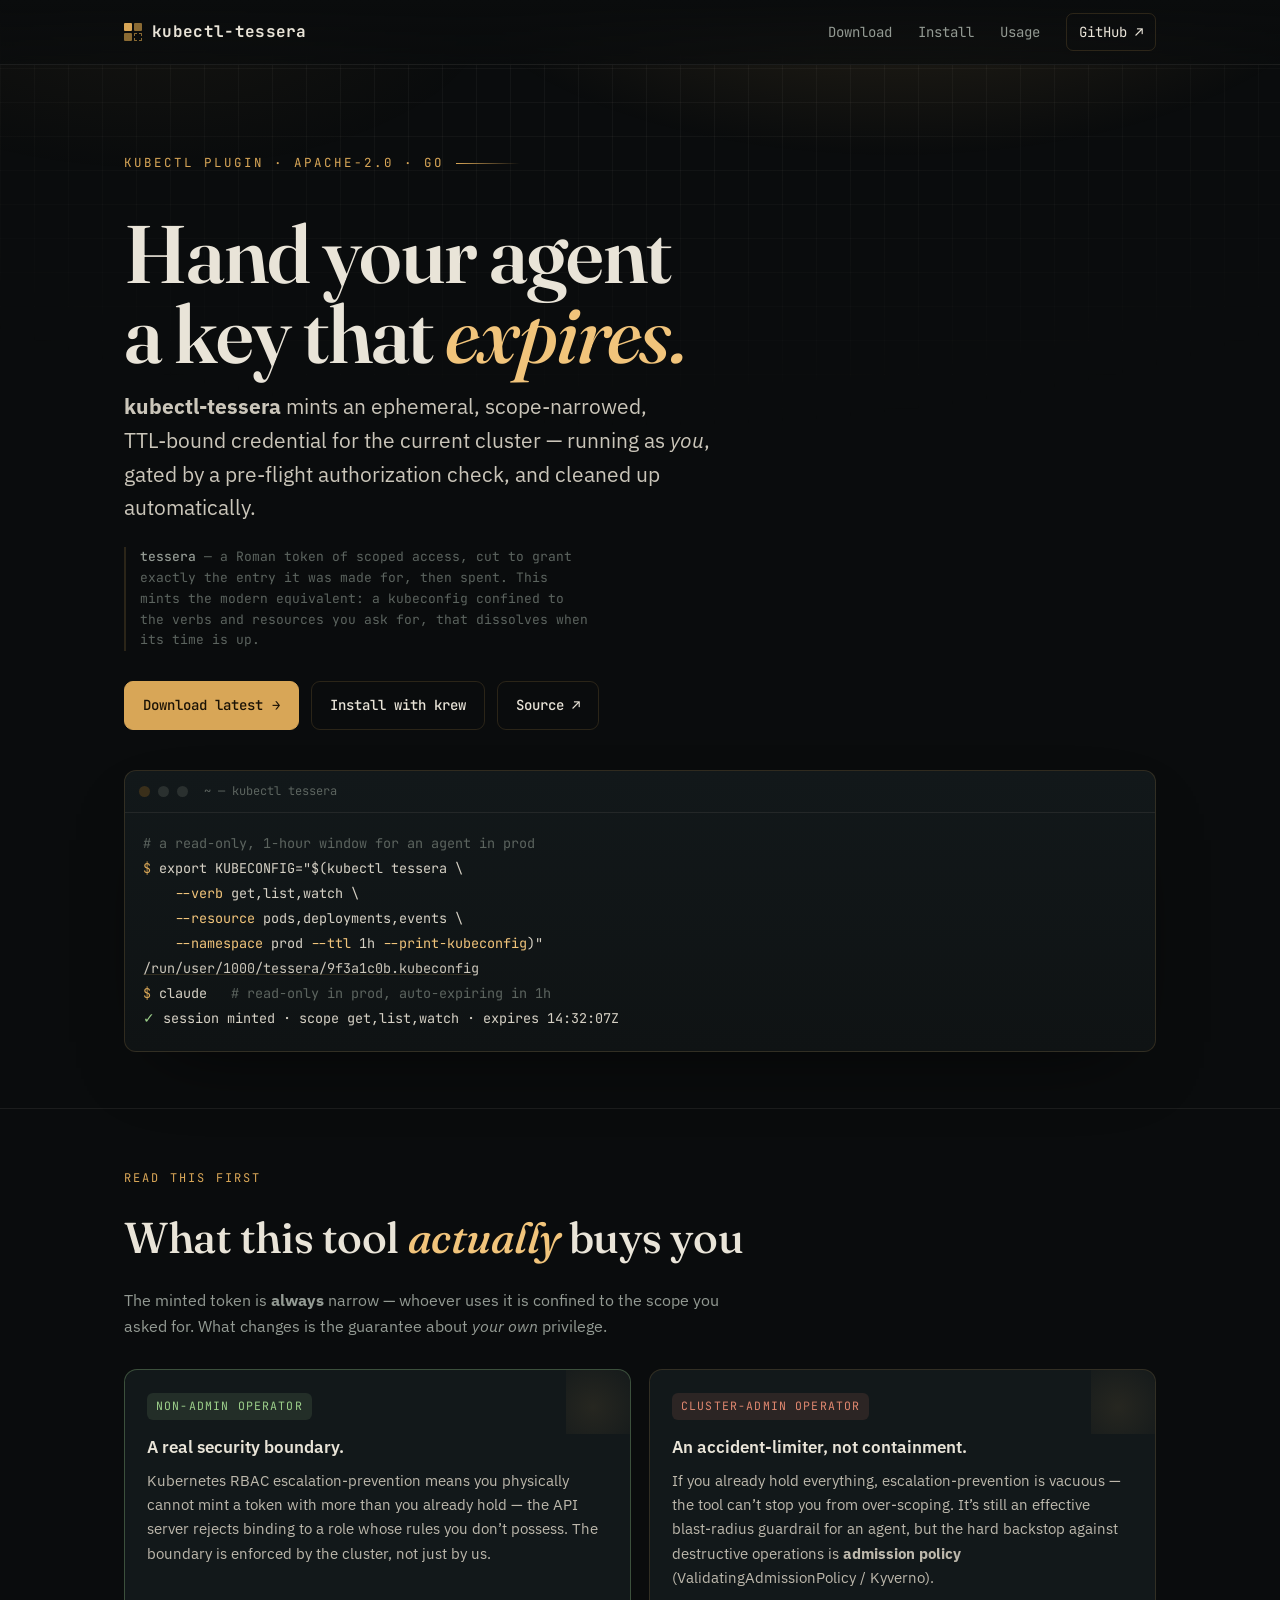
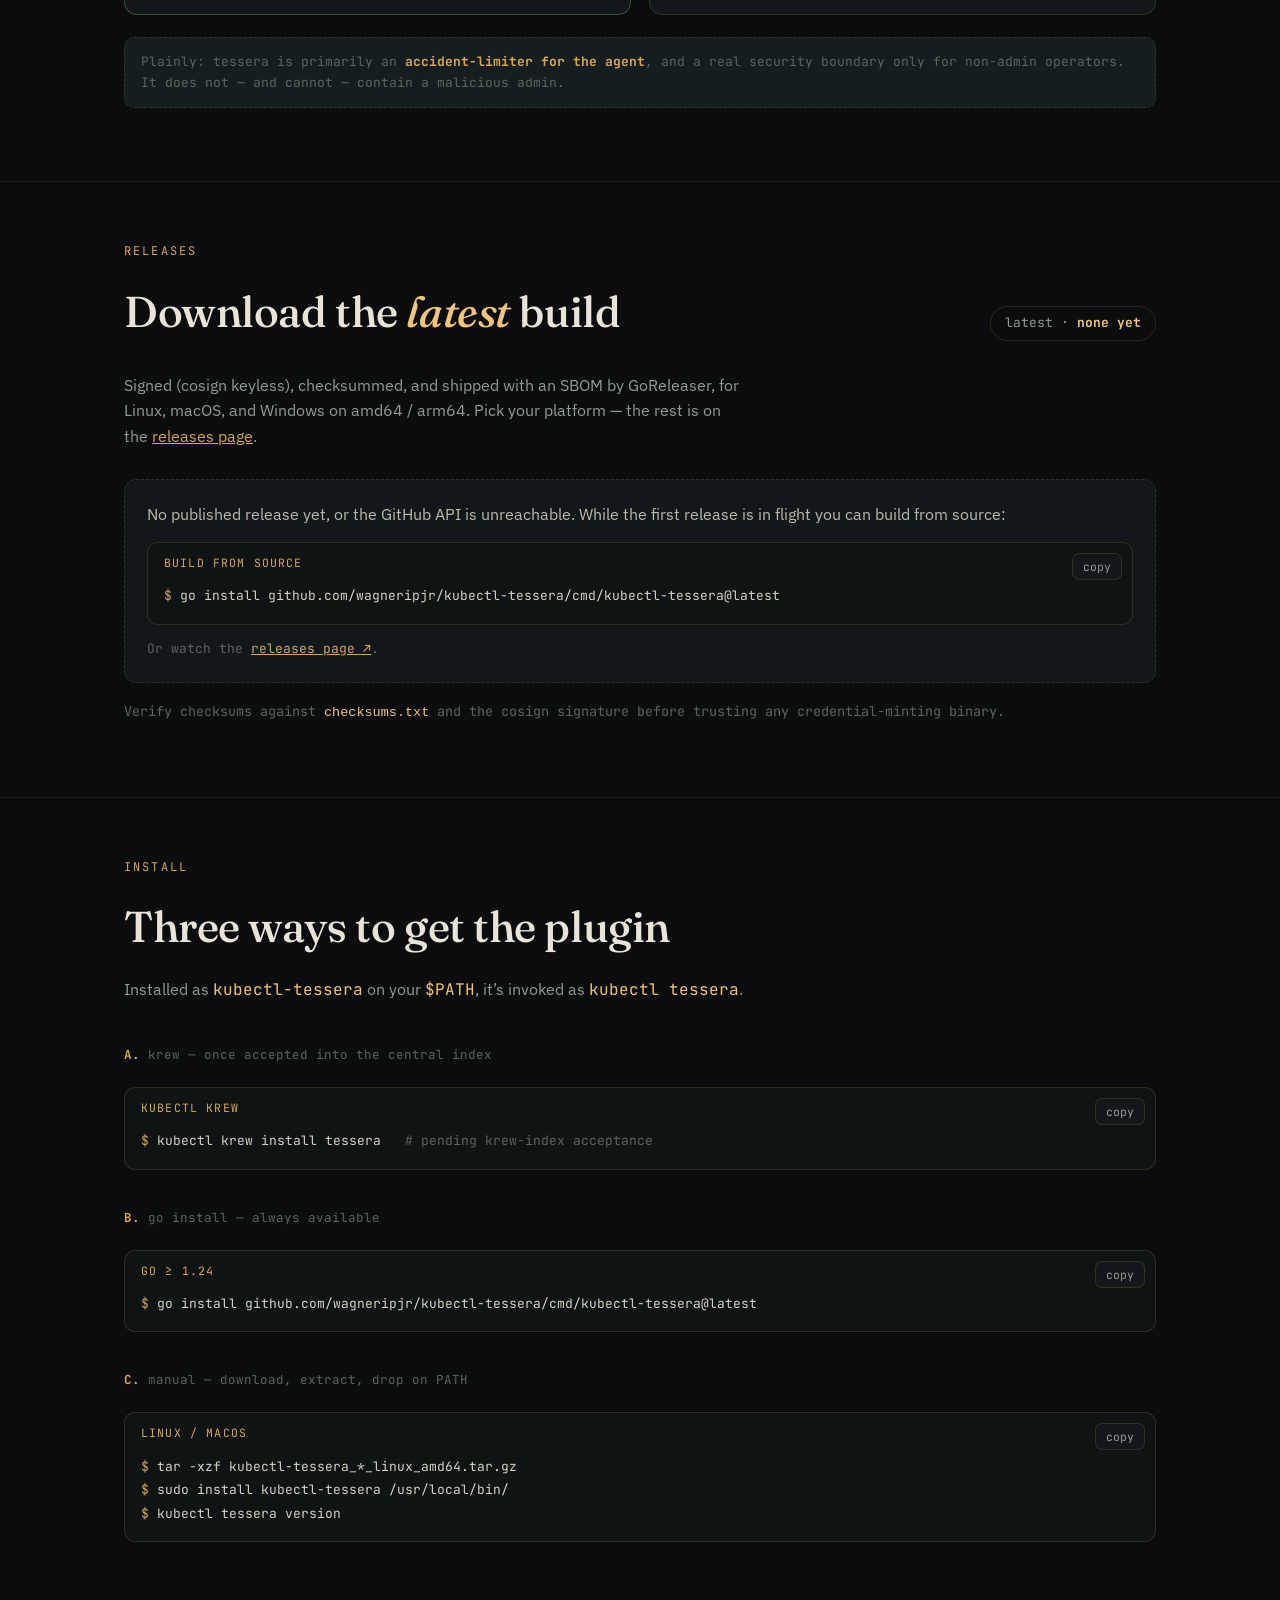
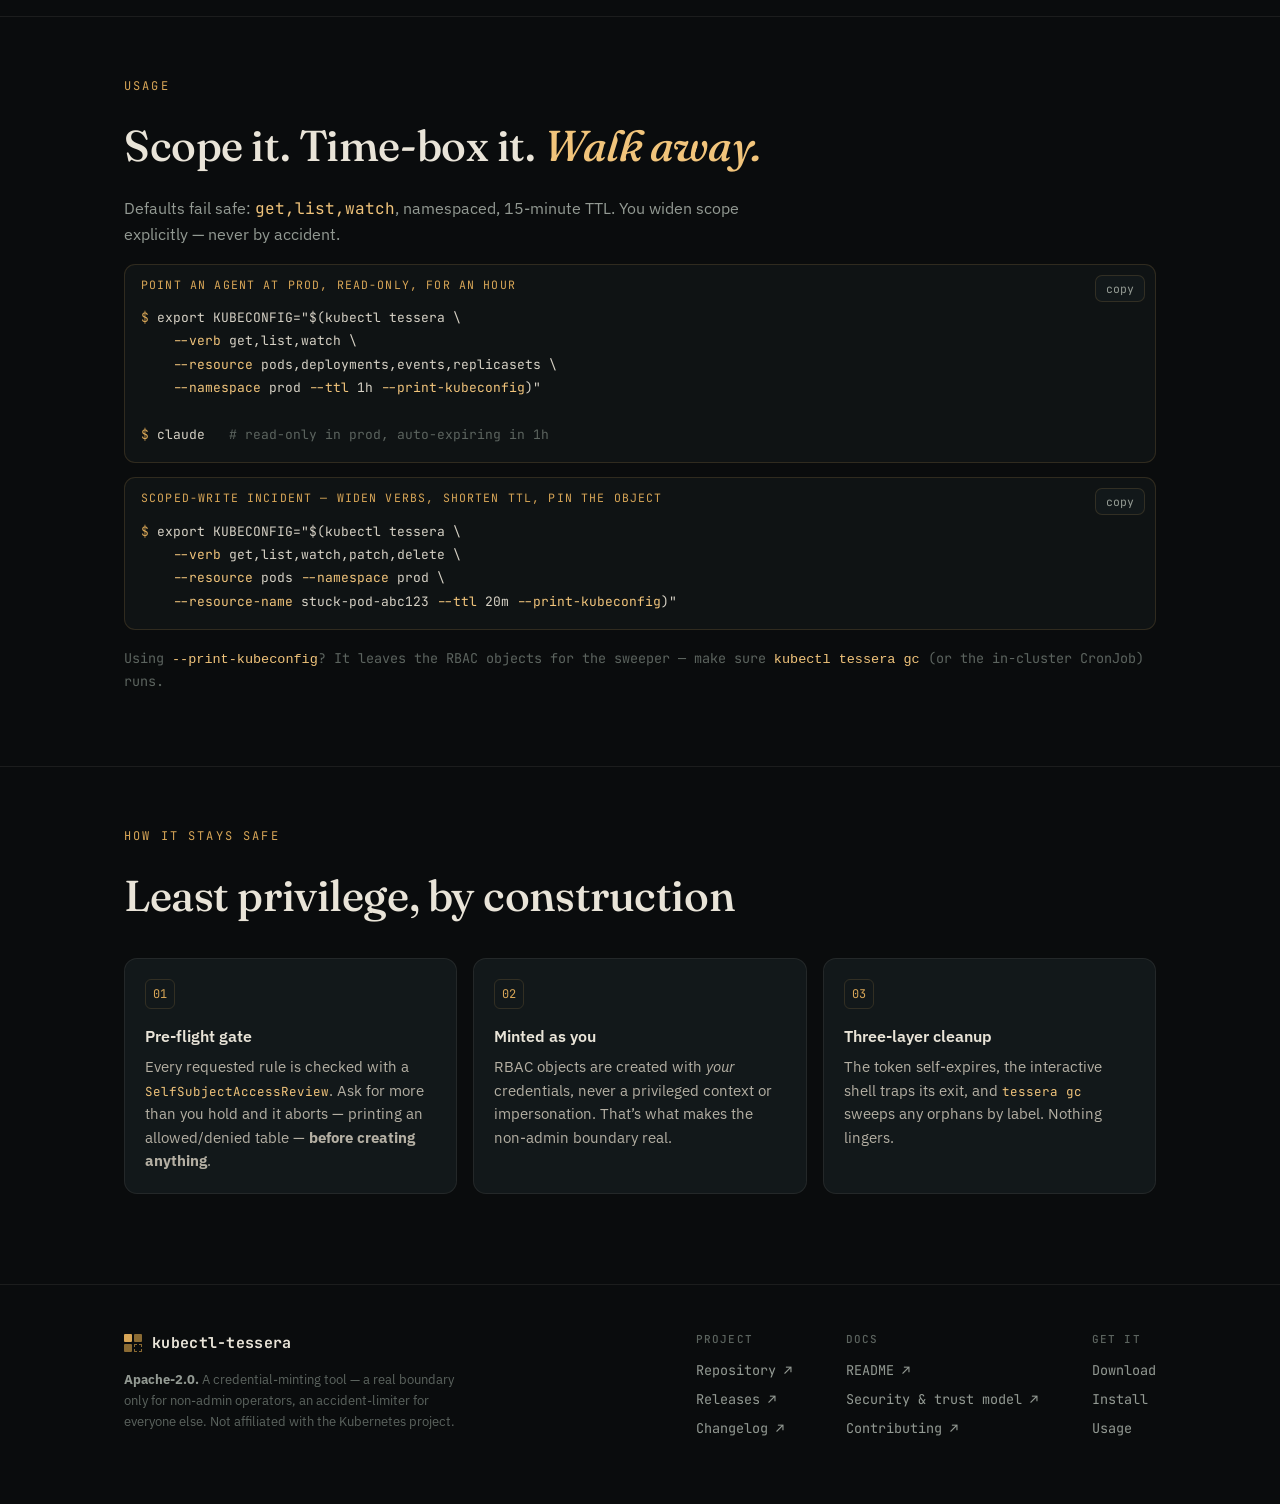
==== site/index.html @ 20a85936 "docs: add GitHub Pages landing page with latest-release downloads Self-contained static site (site/i" ====
<!doctype html>
<html lang="en">
<head>
<meta charset="utf-8" />
<meta name="viewport" content="width=device-width, initial-scale=1" />
<title>kubectl-tessera — ephemeral, scope-narrowed Kubernetes credentials</title>
<meta name="description" content="A kubectl plugin that mints ephemeral, scope-narrowed, TTL-bound Kubernetes credentials — as the invoking user, with a pre-flight authorization gate and automatic cleanup." />
<meta property="og:title" content="kubectl-tessera" />
<meta property="og:description" content="Hand your agent a key that expires. Ephemeral, least-privilege, auto-cleaning kubeconfigs." />
<meta property="og:type" content="website" />
<link rel="preconnect" href="https://fonts.googleapis.com" />
<link rel="preconnect" href="https://fonts.gstatic.com" crossorigin />
<link href="https://fonts.googleapis.com/css2?family=Fraunces:opsz,wght@9..144,400;9..144,500;9..144,600;9..144,900&family=IBM+Plex+Sans:wght@400;500;600&family=JetBrains+Mono:wght@400;500;700&display=swap" rel="stylesheet" />
<style>
  :root{
    --ink:#0a0c0d; --ink-2:#0f1314; --panel:#12181a; --panel-2:#161d1f;
    --text:#e9e4d8; --muted:#939a93; --faint:#5c645f;
    --bronze:#d8a657; --bronze-bright:#f1c47b; --bronze-deep:#8a6a33;
    --allow:#9ccf8a; --deny:#e0876f;
    --line:rgba(216,166,87,.16); --line-soft:rgba(233,228,216,.08);
    --mono:"JetBrains Mono",ui-monospace,SFMono-Regular,Menlo,monospace;
    --sans:"IBM Plex Sans",system-ui,sans-serif;
    --serif:"Fraunces",Georgia,serif;
    --maxw:1080px;
  }
  *{box-sizing:border-box}
  html{scroll-behavior:smooth}
  body{
    margin:0;background:var(--ink);color:var(--text);font-family:var(--sans);
    font-size:16px;line-height:1.6;-webkit-font-smoothing:antialiased;
    overflow-x:hidden;
  }
  /* tessera mosaic texture + bronze glow */
  body::before{
    content:"";position:fixed;inset:0;z-index:0;pointer-events:none;
    background-image:
      linear-gradient(var(--line-soft) 1px,transparent 1px),
      linear-gradient(90deg,var(--line-soft) 1px,transparent 1px);
    background-size:34px 34px;
    mask-image:radial-gradient(120% 80% at 50% -10%,#000 30%,transparent 75%);
    opacity:.6;
  }
  body::after{
    content:"";position:fixed;inset:0 0 auto 0;height:70vh;z-index:0;pointer-events:none;
    background:
      radial-gradient(60% 55% at 70% -8%,rgba(216,166,87,.16),transparent 60%),
      radial-gradient(50% 50% at 12% 0%,rgba(216,166,87,.06),transparent 55%);
  }
  .wrap{position:relative;z-index:1;max-width:var(--maxw);margin:0 auto;padding:0 24px}
  a{color:inherit;text-decoration:none}
  ::selection{background:var(--bronze);color:#1a1205}

  /* nav */
  header.nav{position:sticky;top:0;z-index:20;backdrop-filter:blur(8px);
    background:linear-gradient(var(--ink),rgba(10,12,13,.72));border-bottom:1px solid var(--line-soft)}
  .nav .wrap{display:flex;align-items:center;justify-content:space-between;height:64px}
  .brand{font-family:var(--mono);font-weight:700;letter-spacing:.02em;display:flex;gap:10px;align-items:center}
  .brand .glyph{width:18px;height:18px;display:inline-grid;grid-template:repeat(2,1fr)/repeat(2,1fr);gap:2px}
  .brand .glyph i{background:var(--bronze-deep);border-radius:1px}
  .brand .glyph i:first-child{background:var(--bronze)}
  .brand .glyph i:last-child{background:transparent;border:1px dashed var(--bronze-deep)}
  .nav nav{display:flex;gap:26px;align-items:center;font-size:14px;font-family:var(--mono)}
  .nav nav a{color:var(--muted);transition:color .2s}
  .nav nav a:hover{color:var(--bronze-bright)}
  .nav .ghub{color:var(--text);border:1px solid var(--line);padding:7px 12px;border-radius:7px}
  .nav .ghub:hover{border-color:var(--bronze);background:rgba(216,166,87,.06)}
  @media(max-width:680px){.nav nav a.hide-sm{display:none}}

  /* hero */
  .hero{padding:88px 0 56px}
  .eyebrow{font-family:var(--mono);font-size:12.5px;letter-spacing:.16em;text-transform:uppercase;
    color:var(--bronze);display:flex;gap:12px;align-items:center}
  .eyebrow::after{content:"";height:1px;flex:0 0 64px;background:linear-gradient(90deg,var(--bronze),transparent)}
  h1{font-family:var(--serif);font-optical-sizing:auto;font-weight:600;
    font-size:clamp(2.6rem,7vw,5.1rem);line-height:.98;letter-spacing:-.02em;margin:.5em 0 .2em}
  h1 em{font-style:italic;color:var(--bronze-bright);font-weight:500}
  .lede{font-size:clamp(1.05rem,2.2vw,1.32rem);color:#cbc6ba;max-width:46ch;margin:0 0 14px}
  .etymtag{font-family:var(--mono);font-size:13px;color:var(--faint);max-width:58ch;
    border-left:2px solid var(--line);padding-left:14px;margin:22px 0 30px}
  .etymtag b{color:var(--muted);font-weight:500}
  .cta{display:flex;flex-wrap:wrap;gap:12px;align-items:center}
  .btn{font-family:var(--mono);font-size:14px;font-weight:500;padding:12px 18px;border-radius:9px;
    border:1px solid var(--line);transition:.2s;cursor:pointer;display:inline-flex;gap:9px;align-items:center}
  .btn.primary{background:var(--bronze);color:#1a1205;border-color:var(--bronze)}
  .btn.primary:hover{background:var(--bronze-bright);transform:translateY(-1px)}
  .btn.ghost:hover{border-color:var(--bronze);color:var(--bronze-bright);background:rgba(216,166,87,.05)}
  .btn .arr{transition:transform .2s}.btn:hover .arr{transform:translateX(3px)}

  /* hero terminal */
  .term{margin-top:40px;border:1px solid var(--line);border-radius:12px;overflow:hidden;
    background:linear-gradient(180deg,var(--panel),var(--ink-2));box-shadow:0 30px 80px -40px rgba(0,0,0,.8)}
  .term .bar{display:flex;align-items:center;gap:8px;padding:11px 14px;border-bottom:1px solid var(--line-soft);
    font-family:var(--mono);font-size:12px;color:var(--faint)}
  .term .bar .dot{width:11px;height:11px;border-radius:50%;background:#2a302f}
  .term .bar .dot.a{background:#3a2f1a}.term .bar .name{margin-left:8px}
  .term pre{margin:0;padding:18px 18px 20px;font-family:var(--mono);font-size:13.5px;line-height:1.85;
    overflow-x:auto;color:#d6d1c5}
  .term .pmpt{color:var(--bronze)}
  .term .flag{color:var(--bronze-bright)}
  .term .cmt{color:var(--faint)}
  .term .ok{color:var(--allow)}
  .term .path{color:#cbc6ba;text-decoration:underline;text-decoration-color:var(--line)}

  /* section scaffold */
  section.blk{padding:60px 0;border-top:1px solid var(--line-soft)}
  .kicker{font-family:var(--mono);font-size:12px;letter-spacing:.18em;text-transform:uppercase;color:var(--bronze)}
  h2{font-family:var(--serif);font-weight:500;font-size:clamp(1.8rem,4vw,2.7rem);letter-spacing:-.01em;margin:.35em 0 .25em}
  h2 em{font-style:italic;color:var(--bronze-bright)}
  .sub{color:var(--muted);max-width:62ch}

  /* caveat */
  .trust{display:grid;grid-template-columns:1fr 1fr;gap:18px;margin-top:30px}
  @media(max-width:720px){.trust{grid-template-columns:1fr}}
  .card{border:1px solid var(--line);border-radius:13px;padding:22px 22px 20px;background:var(--panel);position:relative;overflow:hidden}
  .card .tag{font-family:var(--mono);font-size:11.5px;letter-spacing:.1em;text-transform:uppercase;
    padding:4px 9px;border-radius:6px;display:inline-block;margin-bottom:12px}
  .card.good{border-color:rgba(156,207,138,.3)}
  .card.good .tag{background:rgba(156,207,138,.12);color:var(--allow)}
  .card.warn .tag{background:rgba(224,135,111,.12);color:var(--deny)}
  .card h3{font-family:var(--sans);font-weight:600;font-size:1.08rem;margin:.1em 0 .4em}
  .card p{color:#bdb8ac;font-size:.95rem;margin:.3em 0}
  .card .corner{position:absolute;right:-26px;top:-26px;width:90px;height:90px;
    background:radial-gradient(circle at 30% 70%,rgba(216,166,87,.10),transparent 70%)}
  .honest{margin-top:22px;font-family:var(--mono);font-size:13px;color:var(--faint);
    background:var(--panel-2);border:1px dashed var(--line);border-radius:10px;padding:14px 16px}
  .honest b{color:var(--bronze)}

  /* downloads */
  .dlhead{display:flex;flex-wrap:wrap;gap:14px;align-items:baseline;justify-content:space-between}
  .verbadge{font-family:var(--mono);font-size:13px;color:var(--muted);border:1px solid var(--line);
    border-radius:999px;padding:6px 14px}
  .verbadge b{color:var(--bronze-bright)}
  #dlgrid{display:grid;grid-template-columns:repeat(2,1fr);gap:14px;margin-top:24px}
  @media(max-width:720px){#dlgrid{grid-template-columns:1fr}}
  .dl{display:flex;align-items:center;justify-content:space-between;gap:14px;border:1px solid var(--line);
    border-radius:12px;padding:16px 18px;background:var(--panel);transition:.18s}
  .dl:hover{border-color:var(--bronze);background:var(--panel-2);transform:translateY(-2px)}
  .dl .os{font-family:var(--mono);font-weight:500}
  .dl .os small{display:block;color:var(--faint);font-size:12px;font-weight:400;letter-spacing:.04em}
  .dl.rec{border-color:var(--bronze);box-shadow:inset 0 0 0 1px rgba(216,166,87,.25)}
  .dl.rec .os::after{content:"your platform";font-family:var(--mono);font-size:10.5px;letter-spacing:.08em;
    text-transform:uppercase;color:var(--bronze);margin-left:10px;border:1px solid var(--line);padding:2px 7px;border-radius:5px}
  .dl .get{font-family:var(--mono);font-size:13px;color:var(--bronze-bright);white-space:nowrap}
  .dlnote{margin-top:18px;color:var(--faint);font-size:13.5px;font-family:var(--mono)}
  .dlnote a{color:var(--bronze);text-decoration:underline;text-decoration-color:var(--line)}
  .dlnote code{color:var(--bronze-bright)}
  #dlfallback{display:none;border:1px dashed var(--line);border-radius:12px;padding:22px;background:var(--panel);margin-top:6px}
  #dlfallback.show{display:block}

  /* install + usage command blocks */
  .cmd{position:relative;border:1px solid var(--line);border-radius:11px;background:var(--ink-2);margin:14px 0;overflow:hidden}
  .cmd .lbl{font-family:var(--mono);font-size:11.5px;letter-spacing:.1em;text-transform:uppercase;color:var(--bronze);
    padding:11px 16px 0}
  .cmd pre{margin:0;padding:12px 16px 16px;font-family:var(--mono);font-size:13px;line-height:1.8;overflow-x:auto;color:#d6d1c5}
  .cmd .pmpt{color:var(--bronze);user-select:none}
  .cmd .flag{color:var(--bronze-bright)}
  .cmd .cmt{color:var(--faint)}
  .cmd code{font-family:var(--mono);color:var(--bronze-bright)}
  .copy{position:absolute;top:10px;right:10px;font-family:var(--mono);font-size:11.5px;color:var(--muted);
    background:var(--panel);border:1px solid var(--line);border-radius:7px;padding:5px 10px;cursor:pointer;transition:.15s}
  .copy:hover{color:var(--bronze-bright);border-color:var(--bronze)}
  .copy.done{color:var(--allow);border-color:rgba(156,207,138,.4)}
  .imethods{display:grid;grid-template-columns:1fr;gap:6px;margin-top:24px}
  .istep{font-family:var(--mono);font-size:12.5px;color:var(--faint);margin:18px 0 2px}
  .istep b{color:var(--bronze)}

  /* how it works tiles */
  .tiles{display:grid;grid-template-columns:repeat(3,1fr);gap:16px;margin-top:28px}
  @media(max-width:760px){.tiles{grid-template-columns:1fr}}
  .tile{border:1px solid var(--line-soft);border-radius:13px;padding:20px;background:var(--panel);position:relative}
  .tile .n{font-family:var(--mono);font-size:12px;color:var(--bronze);border:1px solid var(--line);border-radius:6px;
    width:30px;height:30px;display:grid;place-items:center;margin-bottom:14px}
  .tile h4{font-family:var(--sans);font-weight:600;font-size:1.02rem;margin:0 0 .35em}
  .tile p{color:#b4afa3;font-size:.92rem;margin:0}
  .tile code{font-family:var(--mono);font-size:.85em;color:var(--bronze-bright)}

  /* footer */
  footer{border-top:1px solid var(--line-soft);padding:46px 0 60px;margin-top:30px}
  footer .grid{display:flex;flex-wrap:wrap;gap:30px;justify-content:space-between;align-items:flex-start}
  footer .cols{display:flex;gap:54px;flex-wrap:wrap;font-family:var(--mono);font-size:13.5px}
  footer .cols h5{color:var(--faint);font-weight:500;text-transform:uppercase;letter-spacing:.1em;font-size:11px;margin:0 0 12px}
  footer .cols a{display:block;color:var(--muted);margin:7px 0;transition:color .15s}
  footer .cols a:hover{color:var(--bronze-bright)}
  footer .fine{color:var(--faint);font-size:12.5px;max-width:42ch;line-height:1.7}
  footer .fine b{color:var(--muted)}

  /* entrance */
  .rise{opacity:0;transform:translateY(14px);animation:rise .8s cubic-bezier(.2,.7,.2,1) forwards}
  @keyframes rise{to{opacity:1;transform:none}}
  @media(prefers-reduced-motion:reduce){.rise{animation:none;opacity:1;transform:none}}
</style>
</head>
<body>

<header class="nav">
  <div class="wrap">
    <a class="brand" href="#top"><span class="glyph"><i></i><i></i><i></i><i></i></span>kubectl&#8209;tessera</a>
    <nav>
      <a href="#download" class="hide-sm">Download</a>
      <a href="#install" class="hide-sm">Install</a>
      <a href="#usage" class="hide-sm">Usage</a>
      <a class="ghub" href="https://github.com/wagneripjr/kubectl-tessera" target="_blank" rel="noopener">GitHub &#8599;</a>
    </nav>
  </div>
</header>

<main id="top">
  <!-- HERO -->
  <section class="hero"><div class="wrap">
    <div class="eyebrow rise">kubectl plugin &#183; Apache&#8209;2.0 &#183; Go</div>
    <h1 class="rise" style="animation-delay:.05s">Hand your agent<br>a key that <em>expires.</em></h1>
    <p class="lede rise" style="animation-delay:.12s">
      <b>kubectl&#8209;tessera</b> mints an ephemeral, scope&#8209;narrowed, TTL&#8209;bound credential for the current
      cluster &#8212; running as <em>you</em>, gated by a pre&#8209;flight authorization check, and cleaned up automatically.
    </p>
    <p class="etymtag rise" style="animation-delay:.18s">
      <b>tessera</b> &#8212; a Roman token of scoped access, cut to grant exactly the entry it was made for, then
      spent. This mints the modern equivalent: a kubeconfig confined to the verbs and resources you ask for,
      that dissolves when its time is up.
    </p>
    <div class="cta rise" style="animation-delay:.24s">
      <a class="btn primary" href="#download">Download latest <span class="arr">&#8594;</span></a>
      <a class="btn ghost" href="#install">Install with krew</a>
      <a class="btn ghost" href="https://github.com/wagneripjr/kubectl-tessera" target="_blank" rel="noopener">Source &#8599;</a>
    </div>

    <div class="term rise" style="animation-delay:.32s" aria-hidden="true">
      <div class="bar"><span class="dot a"></span><span class="dot"></span><span class="dot"></span>
        <span class="name">~ &#8212; kubectl tessera</span></div>
<pre><span class="cmt"># a read-only, 1-hour window for an agent in prod</span>
<span class="pmpt">$</span> export KUBECONFIG="$(kubectl tessera \
    <span class="flag">--verb</span> get,list,watch \
    <span class="flag">--resource</span> pods,deployments,events \
    <span class="flag">--namespace</span> prod <span class="flag">--ttl</span> 1h <span class="flag">--print-kubeconfig</span>)"
<span class="path">/run/user/1000/tessera/9f3a1c0b.kubeconfig</span>
<span class="pmpt">$</span> claude   <span class="cmt"># read-only in prod, auto-expiring in 1h</span>
<span class="ok">&#10003;</span> session minted &#183; scope get,list,watch &#183; expires 14:32:07Z</pre>
    </div>
  </div></section>

  <!-- CAVEAT / TRUST MODEL -->
  <section class="blk" id="trust"><div class="wrap">
    <div class="kicker">Read this first</div>
    <h2>What this tool <em>actually</em> buys you</h2>
    <p class="sub">The minted token is <b>always</b> narrow &#8212; whoever uses it is confined to the scope you asked
      for. What changes is the guarantee about <i>your own</i> privilege.</p>
    <div class="trust">
      <div class="card good"><div class="corner"></div>
        <span class="tag">non&#8209;admin operator</span>
        <h3>A real security boundary.</h3>
        <p>Kubernetes RBAC escalation&#8209;prevention means you physically cannot mint a token with more than you
          already hold &#8212; the API server rejects binding to a role whose rules you don&#8217;t possess. The boundary
          is enforced by the cluster, not just by us.</p>
      </div>
      <div class="card warn"><div class="corner"></div>
        <span class="tag">cluster&#8209;admin operator</span>
        <h3>An accident&#8209;limiter, not containment.</h3>
        <p>If you already hold everything, escalation&#8209;prevention is vacuous &#8212; the tool can&#8217;t stop you from
          over&#8209;scoping. It&#8217;s still an effective blast&#8209;radius guardrail for an agent, but the hard backstop
          against destructive operations is <b>admission policy</b> (ValidatingAdmissionPolicy / Kyverno).</p>
      </div>
    </div>
    <p class="honest">Plainly: tessera is primarily an <b>accident&#8209;limiter for the agent</b>, and a real security
      boundary only for non&#8209;admin operators. It does not &#8212; and cannot &#8212; contain a malicious admin.</p>
  </div></section>

  <!-- DOWNLOAD -->
  <section class="blk" id="download"><div class="wrap">
    <div class="kicker">Releases</div>
    <div class="dlhead">
      <h2>Download the <em>latest</em> build</h2>
      <span class="verbadge" id="verbadge">latest&nbsp;&#183;&nbsp;<b id="vertag">checking&#8230;</b></span>
    </div>
    <p class="sub">Signed (cosign keyless), checksummed, and shipped with an SBOM by GoReleaser, for Linux, macOS,
      and Windows on amd64 / arm64. Pick your platform &#8212; the rest is on the
      <a href="https://github.com/wagneripjr/kubectl-tessera/releases/latest" target="_blank" rel="noopener" style="color:var(--bronze);text-decoration:underline">releases page</a>.</p>

    <div id="dlgrid" aria-live="polite"></div>

    <div id="dlfallback">
      <p style="margin:0 0 10px;color:#bdb8ac">No published release yet, or the GitHub API is unreachable.
        While the first release is in flight you can build from source:</p>
      <div class="cmd"><div class="lbl">build from source</div>
        <button class="copy" data-copy="go install github.com/wagneripjr/kubectl-tessera/cmd/kubectl-tessera@latest">copy</button>
<pre><span class="pmpt">$</span> go install github.com/wagneripjr/kubectl-tessera/cmd/kubectl-tessera@latest</pre></div>
      <p style="margin:6px 0 0;font-family:var(--mono);font-size:13px;color:var(--faint)">
        Or watch the <a href="https://github.com/wagneripjr/kubectl-tessera/releases" target="_blank" rel="noopener" style="color:var(--bronze);text-decoration:underline">releases page &#8599;</a>.</p>
    </div>
    <p class="dlnote">Verify checksums against <code>checksums.txt</code> and the
      cosign signature before trusting any credential&#8209;minting binary.</p>
  </div></section>

  <!-- INSTALL -->
  <section class="blk" id="install"><div class="wrap">
    <div class="kicker">Install</div>
    <h2>Three ways to get the plugin</h2>
    <p class="sub">Installed as <code style="font-family:var(--mono);color:var(--bronze-bright)">kubectl-tessera</code>
      on your <code style="font-family:var(--mono);color:var(--bronze-bright)">$PATH</code>, it&#8217;s invoked as
      <code style="font-family:var(--mono);color:var(--bronze-bright)">kubectl tessera</code>.</p>

    <div class="imethods">
      <div class="istep"><b>A.</b> krew &#8212; once accepted into the central index</div>
      <div class="cmd"><div class="lbl">kubectl krew</div>
        <button class="copy" data-copy="kubectl krew install tessera">copy</button>
<pre><span class="pmpt">$</span> kubectl krew install tessera   <span class="cmt"># pending krew-index acceptance</span></pre></div>

      <div class="istep"><b>B.</b> go install &#8212; always available</div>
      <div class="cmd"><div class="lbl">go &#8805; 1.24</div>
        <button class="copy" data-copy="go install github.com/wagneripjr/kubectl-tessera/cmd/kubectl-tessera@latest">copy</button>
<pre><span class="pmpt">$</span> go install github.com/wagneripjr/kubectl-tessera/cmd/kubectl-tessera@latest</pre></div>

      <div class="istep"><b>C.</b> manual &#8212; download, extract, drop on PATH</div>
      <div class="cmd"><div class="lbl">linux / macOS</div>
        <button class="copy" data-copy="tar -xzf kubectl-tessera_*_linux_amd64.tar.gz&#10;sudo install kubectl-tessera /usr/local/bin/&#10;kubectl tessera version">copy</button>
<pre><span class="pmpt">$</span> tar -xzf kubectl-tessera_*_linux_amd64.tar.gz
<span class="pmpt">$</span> sudo install kubectl-tessera /usr/local/bin/
<span class="pmpt">$</span> kubectl tessera version</pre></div>
    </div>
  </div></section>

  <!-- USAGE -->
  <section class="blk" id="usage"><div class="wrap">
    <div class="kicker">Usage</div>
    <h2>Scope it. Time&#8209;box it. <em>Walk away.</em></h2>
    <p class="sub">Defaults fail safe: <code style="font-family:var(--mono);color:var(--bronze-bright)">get,list,watch</code>,
      namespaced, 15&#8209;minute TTL. You widen scope explicitly &#8212; never by accident.</p>

    <div class="cmd"><div class="lbl">point an agent at prod, read&#8209;only, for an hour</div>
      <button class="copy" data-copy="export KUBECONFIG=&quot;$(kubectl tessera \&#10;  --verb get,list,watch \&#10;  --resource pods,deployments,events,replicasets \&#10;  --namespace prod --ttl 1h --print-kubeconfig)&quot;&#10;&#10;claude">copy</button>
<pre><span class="pmpt">$</span> export KUBECONFIG="$(kubectl tessera \
    <span class="flag">--verb</span> get,list,watch \
    <span class="flag">--resource</span> pods,deployments,events,replicasets \
    <span class="flag">--namespace</span> prod <span class="flag">--ttl</span> 1h <span class="flag">--print-kubeconfig</span>)"

<span class="pmpt">$</span> claude   <span class="cmt"># read-only in prod, auto-expiring in 1h</span></pre></div>

    <div class="cmd"><div class="lbl">scoped&#8209;write incident &#8212; widen verbs, shorten TTL, pin the object</div>
      <button class="copy" data-copy="export KUBECONFIG=&quot;$(kubectl tessera \&#10;  --verb get,list,watch,patch,delete \&#10;  --resource pods --namespace prod \&#10;  --resource-name stuck-pod-abc123 --ttl 20m --print-kubeconfig)&quot;">copy</button>
<pre><span class="pmpt">$</span> export KUBECONFIG="$(kubectl tessera \
    <span class="flag">--verb</span> get,list,watch,patch,delete \
    <span class="flag">--resource</span> pods <span class="flag">--namespace</span> prod \
    <span class="flag">--resource-name</span> stuck-pod-abc123 <span class="flag">--ttl</span> 20m <span class="flag">--print-kubeconfig</span>)"</pre></div>

    <p class="dlnote">Using <code>--print-kubeconfig</code>? It leaves the RBAC
      objects for the sweeper &#8212; make sure <code>kubectl tessera gc</code>
      (or the in&#8209;cluster CronJob) runs.</p>
  </div></section>

  <!-- HOW -->
  <section class="blk" id="how"><div class="wrap">
    <div class="kicker">How it stays safe</div>
    <h2>Least privilege, by construction</h2>
    <div class="tiles">
      <div class="tile"><div class="n">01</div><h4>Pre&#8209;flight gate</h4>
        <p>Every requested rule is checked with a <code>SelfSubjectAccessReview</code>. Ask for more than you
          hold and it aborts &#8212; printing an allowed/denied table &#8212; <b>before creating anything</b>.</p></div>
      <div class="tile"><div class="n">02</div><h4>Minted as you</h4>
        <p>RBAC objects are created with <i>your</i> credentials, never a privileged context or impersonation.
          That&#8217;s what makes the non&#8209;admin boundary real.</p></div>
      <div class="tile"><div class="n">03</div><h4>Three&#8209;layer cleanup</h4>
        <p>The token self&#8209;expires, the interactive shell traps its exit, and <code>tessera gc</code> sweeps any
          orphans by label. Nothing lingers.</p></div>
    </div>
  </div></section>
</main>

<footer><div class="wrap"><div class="grid">
  <div>
    <a class="brand" href="#top" style="font-size:15px"><span class="glyph"><i></i><i></i><i></i><i></i></span>kubectl&#8209;tessera</a>
    <p class="fine" style="margin-top:14px"><b>Apache&#8209;2.0.</b> A credential&#8209;minting tool &#8212; a real boundary only
      for non&#8209;admin operators, an accident&#8209;limiter for everyone else. Not affiliated with the Kubernetes project.</p>
  </div>
  <div class="cols">
    <div><h5>Project</h5>
      <a href="https://github.com/wagneripjr/kubectl-tessera" target="_blank" rel="noopener">Repository &#8599;</a>
      <a href="https://github.com/wagneripjr/kubectl-tessera/releases" target="_blank" rel="noopener">Releases &#8599;</a>
      <a href="https://github.com/wagneripjr/kubectl-tessera/blob/master/CHANGELOG.md" target="_blank" rel="noopener">Changelog &#8599;</a>
    </div>
    <div><h5>Docs</h5>
      <a href="https://github.com/wagneripjr/kubectl-tessera#readme" target="_blank" rel="noopener">README &#8599;</a>
      <a href="https://github.com/wagneripjr/kubectl-tessera/blob/master/SECURITY.md" target="_blank" rel="noopener">Security &amp; trust model &#8599;</a>
      <a href="https://github.com/wagneripjr/kubectl-tessera/blob/master/CONTRIBUTING.md" target="_blank" rel="noopener">Contributing &#8599;</a>
    </div>
    <div><h5>Get it</h5>
      <a href="#download">Download</a><a href="#install">Install</a><a href="#usage">Usage</a>
    </div>
  </div>
</div></div></footer>

<script>
(function(){
  var REPO = "wagneripjr/kubectl-tessera";
  var OSLABEL = {linux:"Linux", darwin:"macOS", windows:"Windows"};
  var ARCHLABEL = {amd64:"x86‑64 (amd64)", arm64:"ARM64 (arm64)"};
  var ORDER = ["linux/amd64","linux/arm64","darwin/arm64","darwin/amd64","windows/amd64","windows/arm64"];

  // copy buttons
  document.addEventListener("click", function(e){
    var b = e.target.closest(".copy"); if(!b) return;
    var txt = b.getAttribute("data-copy") || "";
    navigator.clipboard.writeText(txt).then(function(){
      var old = b.textContent; b.textContent = "copied ✓"; b.classList.add("done");
      setTimeout(function(){ b.textContent = old; b.classList.remove("done"); }, 1600);
    });
  });

  // detect host platform to recommend a build
  function hostKey(){
    var p = ((navigator.userAgentData && navigator.userAgentData.platform) || navigator.platform || "").toLowerCase();
    var ua = navigator.userAgent.toLowerCase();
    var os = p.indexOf("win")>-1 ? "windows" : (p.indexOf("mac")>-1 ? "darwin" : "linux");
    var arch = (/arm|aarch64/.test(ua) || /arm/.test(p)) ? "arm64" : "amd64";
    return os + "/" + arch;
  }

  function showFallback(){ document.getElementById("dlfallback").classList.add("show"); }

  function render(assets, host){
    var grid = document.getElementById("dlgrid");
    var byKey = {};
    assets.forEach(function(a){
      var m = a.name.match(/_(linux|darwin|windows)_(amd64|arm64)\.(tar\.gz|zip)$/);
      // Only trust https download URLs (defends against a javascript:/data: asset URL).
      if(m && /^https:\/\//.test(a.browser_download_url||"")) byKey[m[1]+"/"+m[2]] = a.browser_download_url;
    });
    var keys = ORDER.filter(function(k){ return byKey[k]; });
    if(!keys.length){ showFallback(); return; }
    grid.textContent = "";
    keys.forEach(function(k){
      var os = k.split("/")[0], arch = k.split("/")[1];
      var a = document.createElement("a");
      a.className = "dl" + (k===host ? " rec" : "");
      a.href = byKey[k]; a.rel = "noopener";
      // Build with textContent only — no innerHTML, no untrusted interpolation.
      var osSpan = document.createElement("span");
      osSpan.className = "os";
      osSpan.appendChild(document.createTextNode(OSLABEL[os] || os));
      var small = document.createElement("small");
      small.textContent = ARCHLABEL[arch] || arch;
      osSpan.appendChild(small);
      var get = document.createElement("span");
      get.className = "get";
      get.textContent = "download ↓";
      a.appendChild(osSpan);
      a.appendChild(get);
      grid.appendChild(a);
    });
  }

  fetch("https://api.github.com/repos/"+REPO+"/releases/latest", {headers:{Accept:"application/vnd.github+json"}})
    .then(function(r){ if(!r.ok) throw new Error("no release ("+r.status+")"); return r.json(); })
    .then(function(rel){
      var tag = rel.tag_name || "latest";
      document.getElementById("vertag").textContent = tag;
      var assets = (rel.assets||[]).filter(function(a){ return /\.(tar\.gz|zip)$/.test(a.name); });
      if(!assets.length){ document.getElementById("vertag").textContent = tag+" (no binaries)"; showFallback(); return; }
      render(assets, hostKey());
    })
    .catch(function(){
      document.getElementById("vertag").textContent = "none yet";
      showFallback();
    });
})();
</script>
</body>
</html>
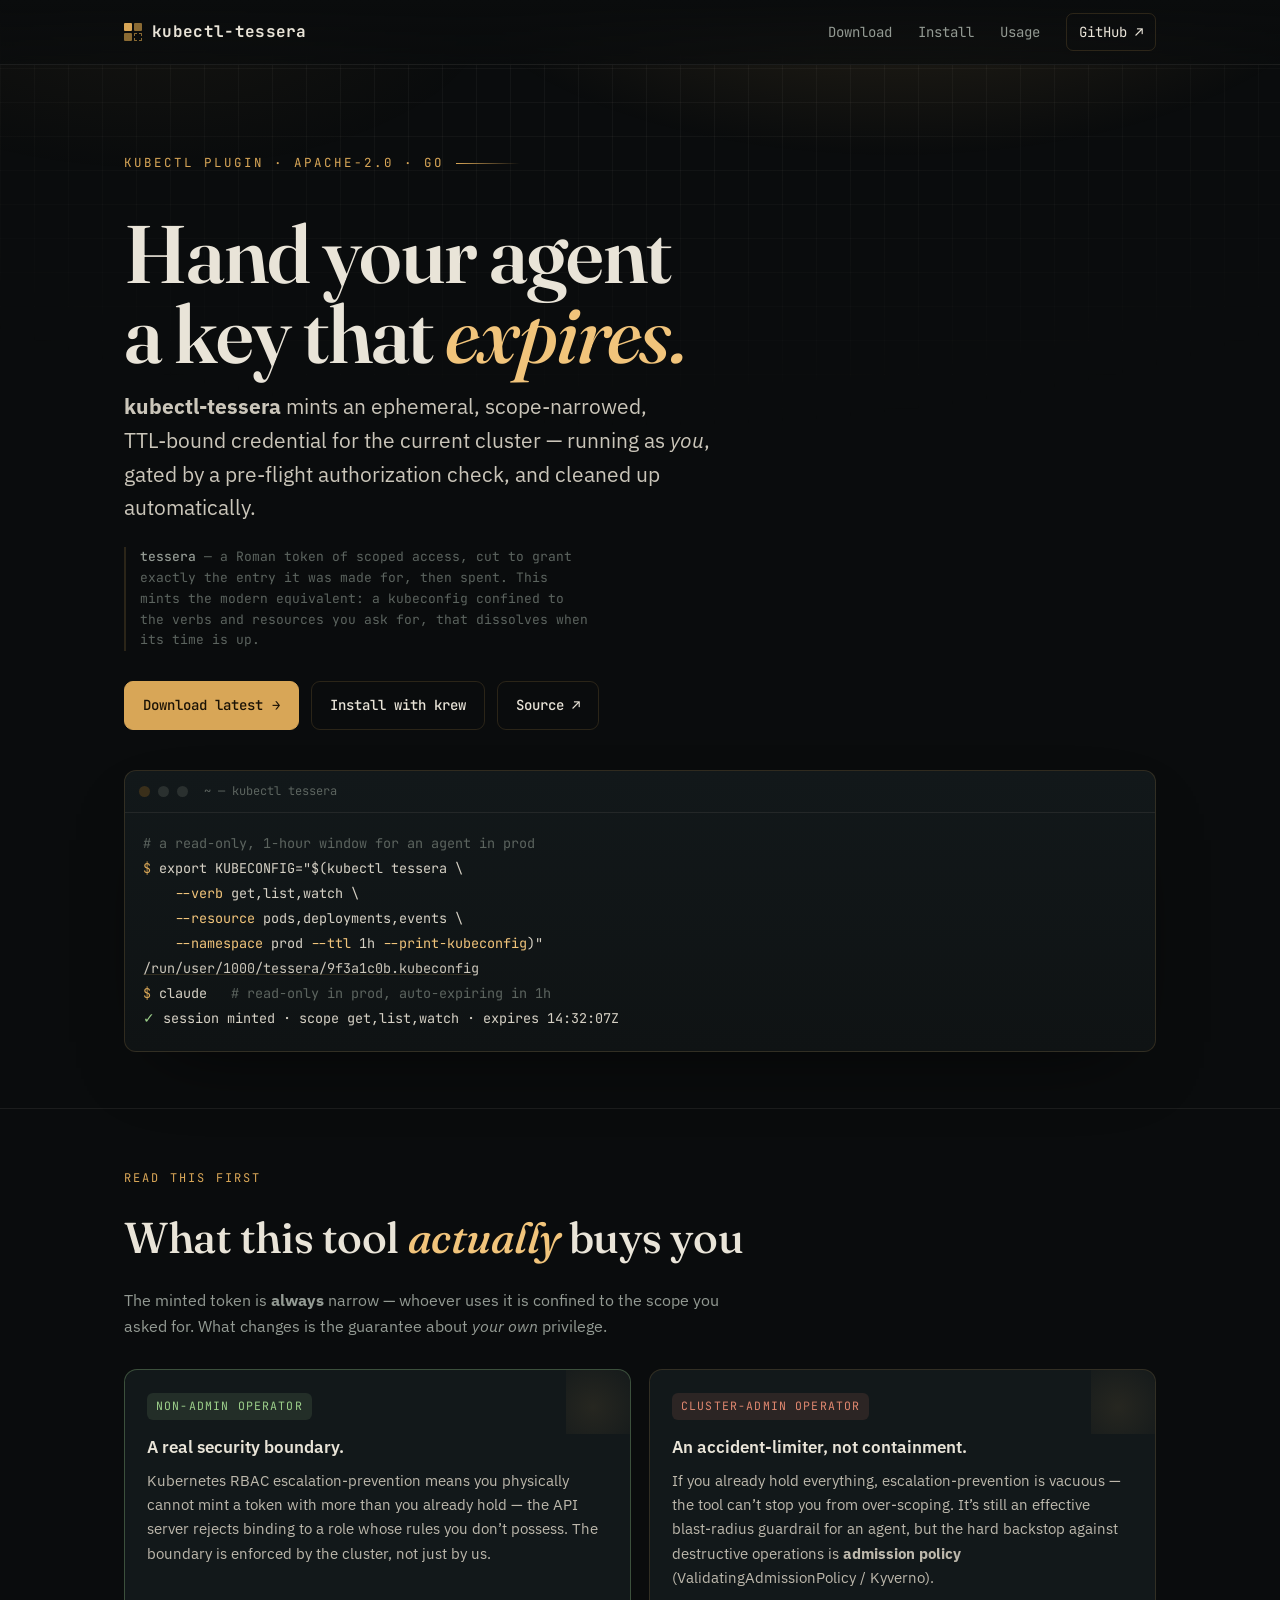
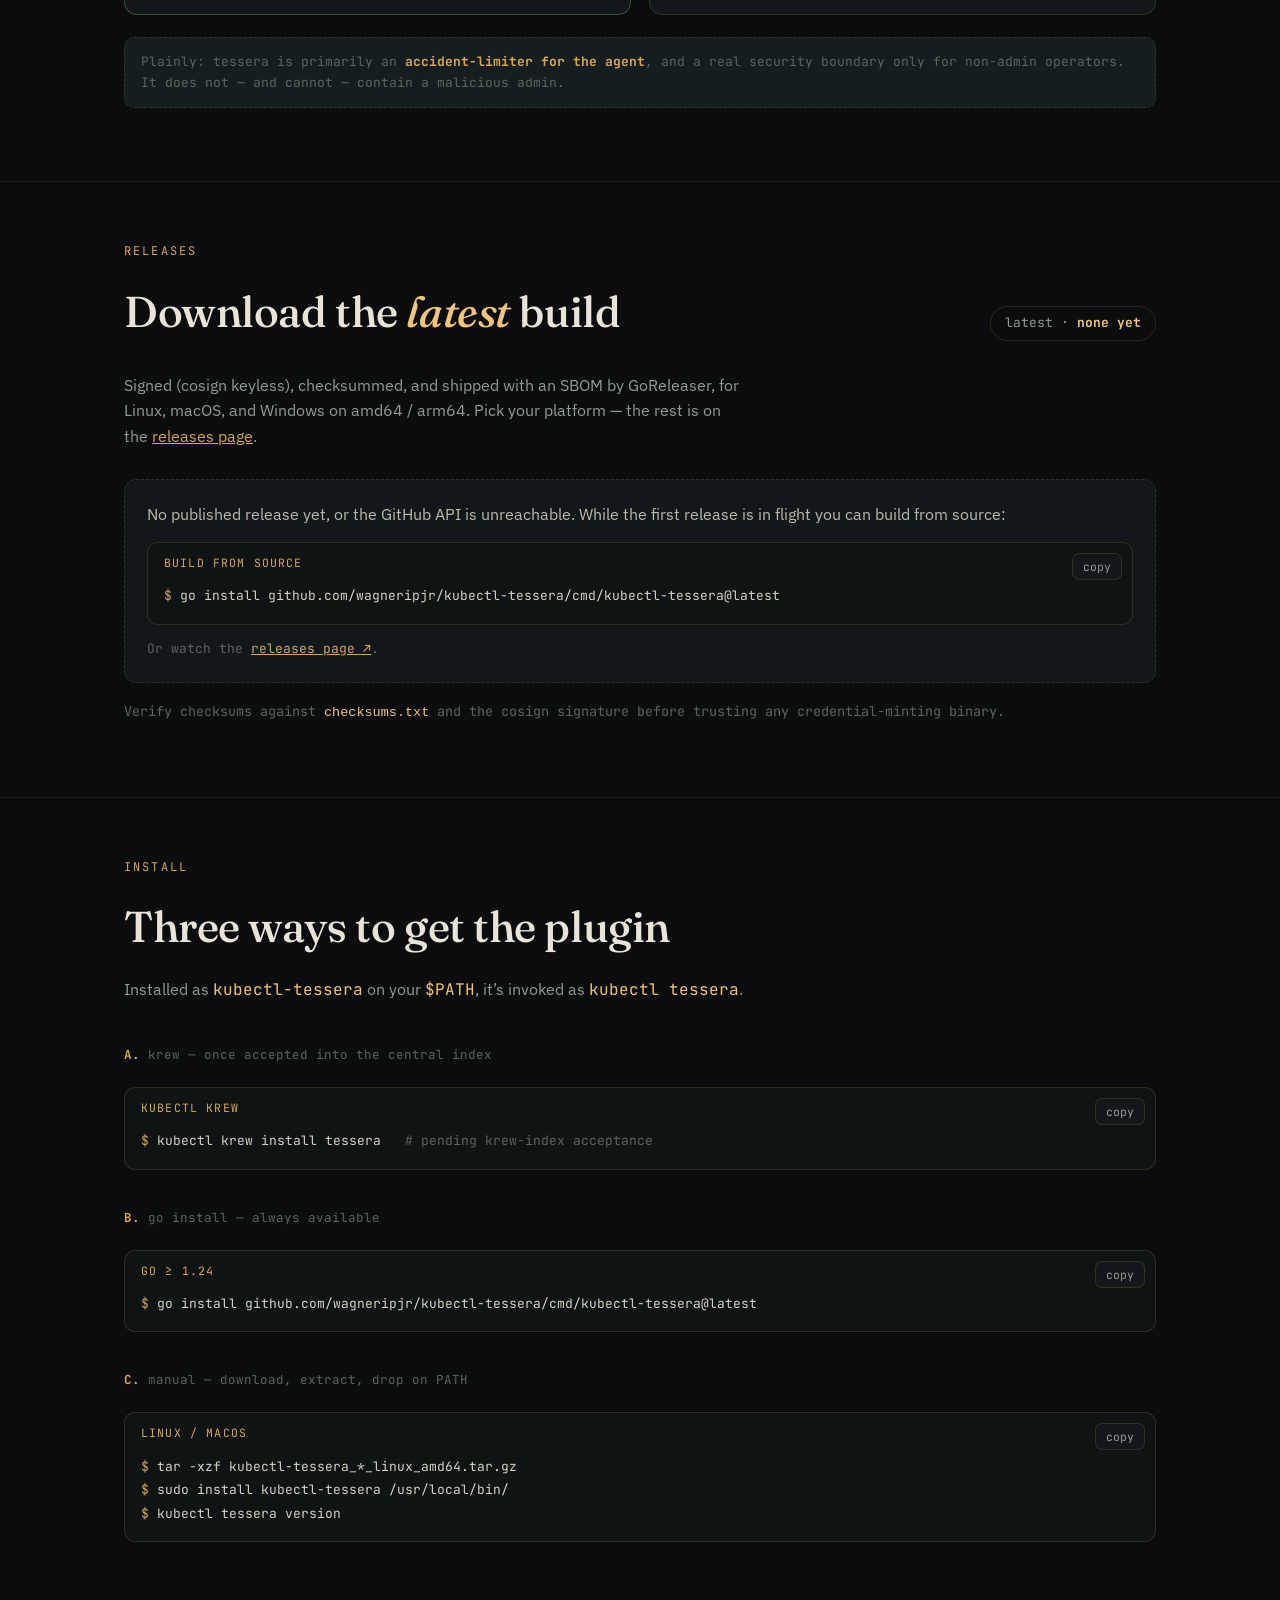
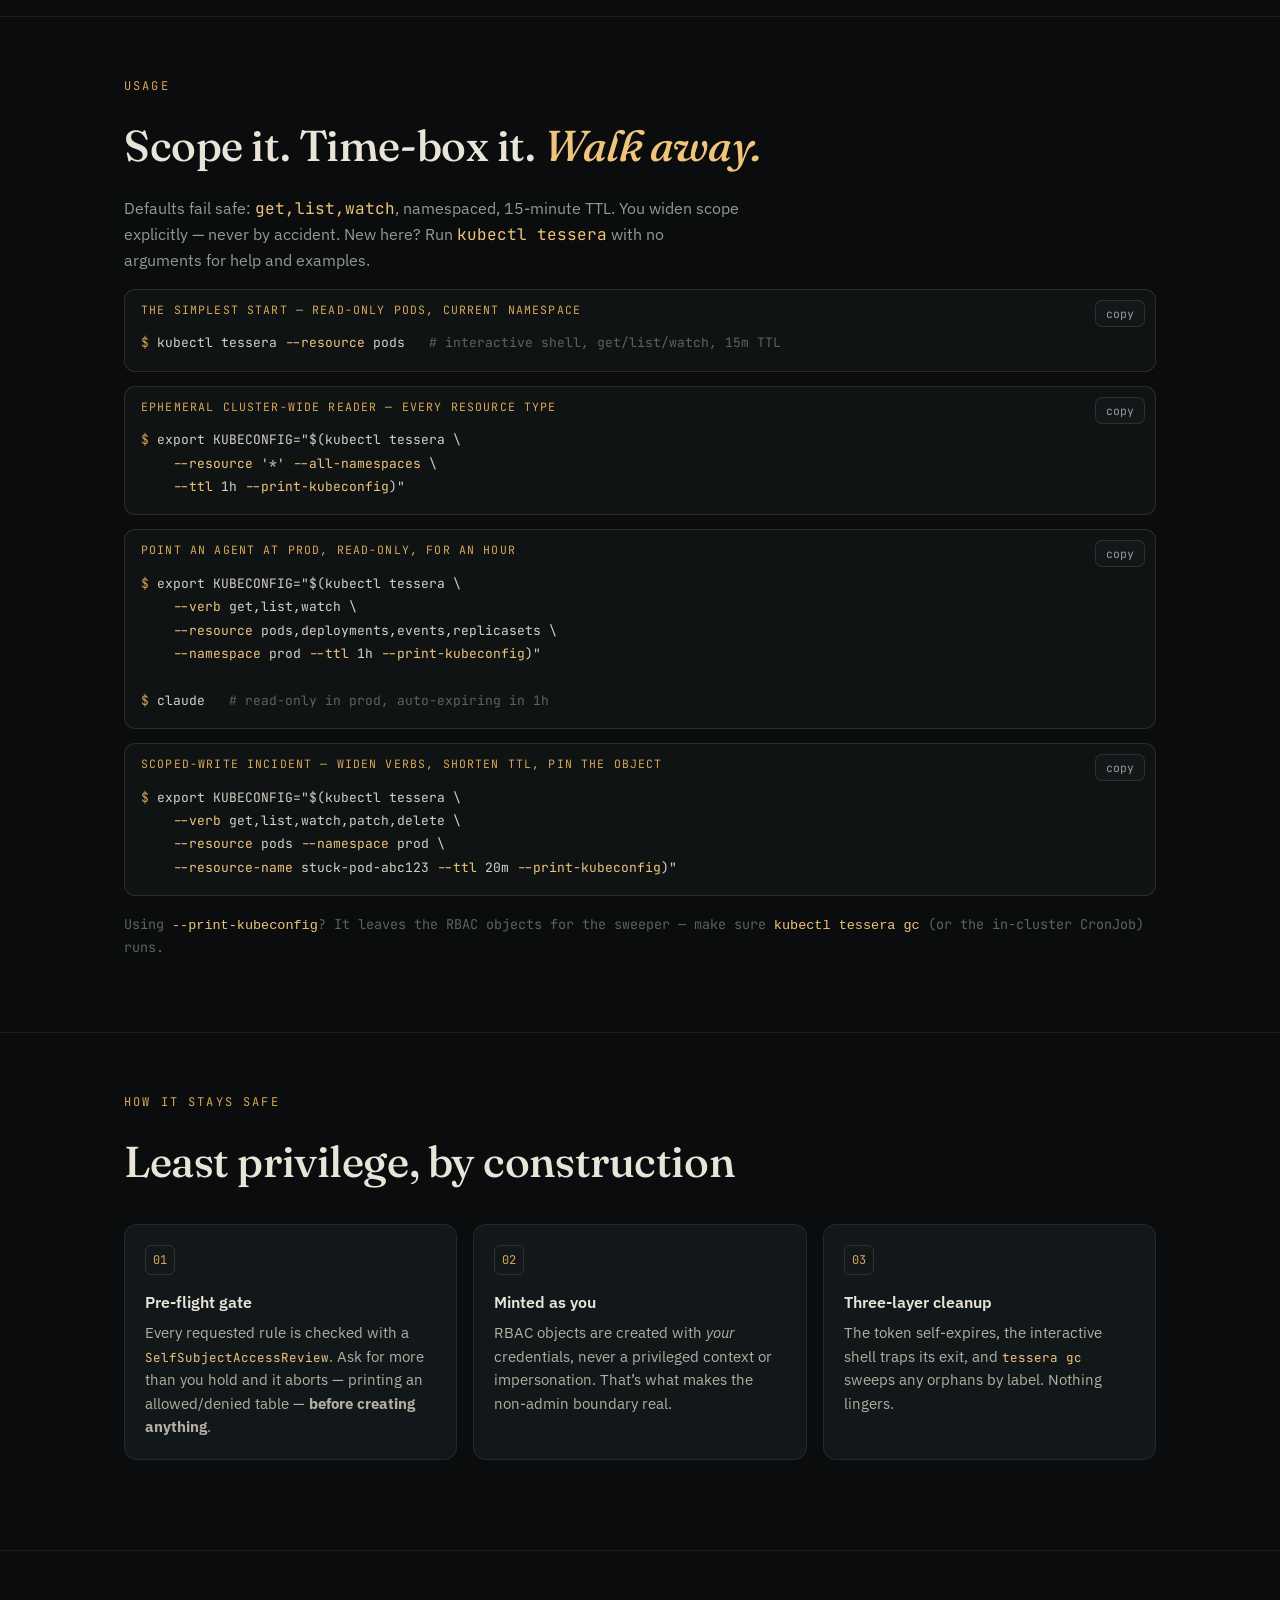
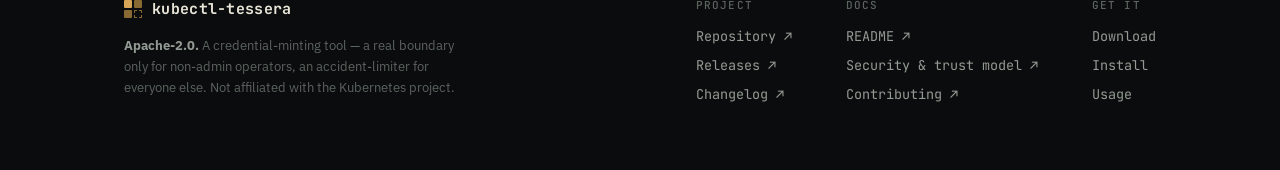
==== commit ba8dfe41: "feat(FR-020): print help on bare invocation; add usage examples A bare `kubectl tessera` ran the min" ====
--- a/site/index.html
+++ b/site/index.html
@@ -323,7 +323,18 @@
     <div class="kicker">Usage</div>
     <h2>Scope it. Time&#8209;box it. <em>Walk away.</em></h2>
     <p class="sub">Defaults fail safe: <code style="font-family:var(--mono);color:var(--bronze-bright)">get,list,watch</code>,
-      namespaced, 15&#8209;minute TTL. You widen scope explicitly &#8212; never by accident.</p>
+      namespaced, 15&#8209;minute TTL. You widen scope explicitly &#8212; never by accident.
+      New here? Run <code style="font-family:var(--mono);color:var(--bronze-bright)">kubectl tessera</code> with no arguments for help and examples.</p>
+
+    <div class="cmd"><div class="lbl">the simplest start &#8212; read&#8209;only pods, current namespace</div>
+      <button class="copy" data-copy="kubectl tessera --resource pods">copy</button>
+<pre><span class="pmpt">$</span> kubectl tessera <span class="flag">--resource</span> pods   <span class="cmt"># interactive shell, get/list/watch, 15m TTL</span></pre></div>
+
+    <div class="cmd"><div class="lbl">ephemeral cluster&#8209;wide reader &#8212; every resource type</div>
+      <button class="copy" data-copy="export KUBECONFIG=&quot;$(kubectl tessera \&#10;  --resource '*' --all-namespaces \&#10;  --ttl 1h --print-kubeconfig)&quot;">copy</button>
+<pre><span class="pmpt">$</span> export KUBECONFIG="$(kubectl tessera \
+    <span class="flag">--resource</span> '*' <span class="flag">--all-namespaces</span> \
+    <span class="flag">--ttl</span> 1h <span class="flag">--print-kubeconfig</span>)"</pre></div>
 
     <div class="cmd"><div class="lbl">point an agent at prod, read&#8209;only, for an hour</div>
       <button class="copy" data-copy="export KUBECONFIG=&quot;$(kubectl tessera \&#10;  --verb get,list,watch \&#10;  --resource pods,deployments,events,replicasets \&#10;  --namespace prod --ttl 1h --print-kubeconfig)&quot;&#10;&#10;claude">copy</button>
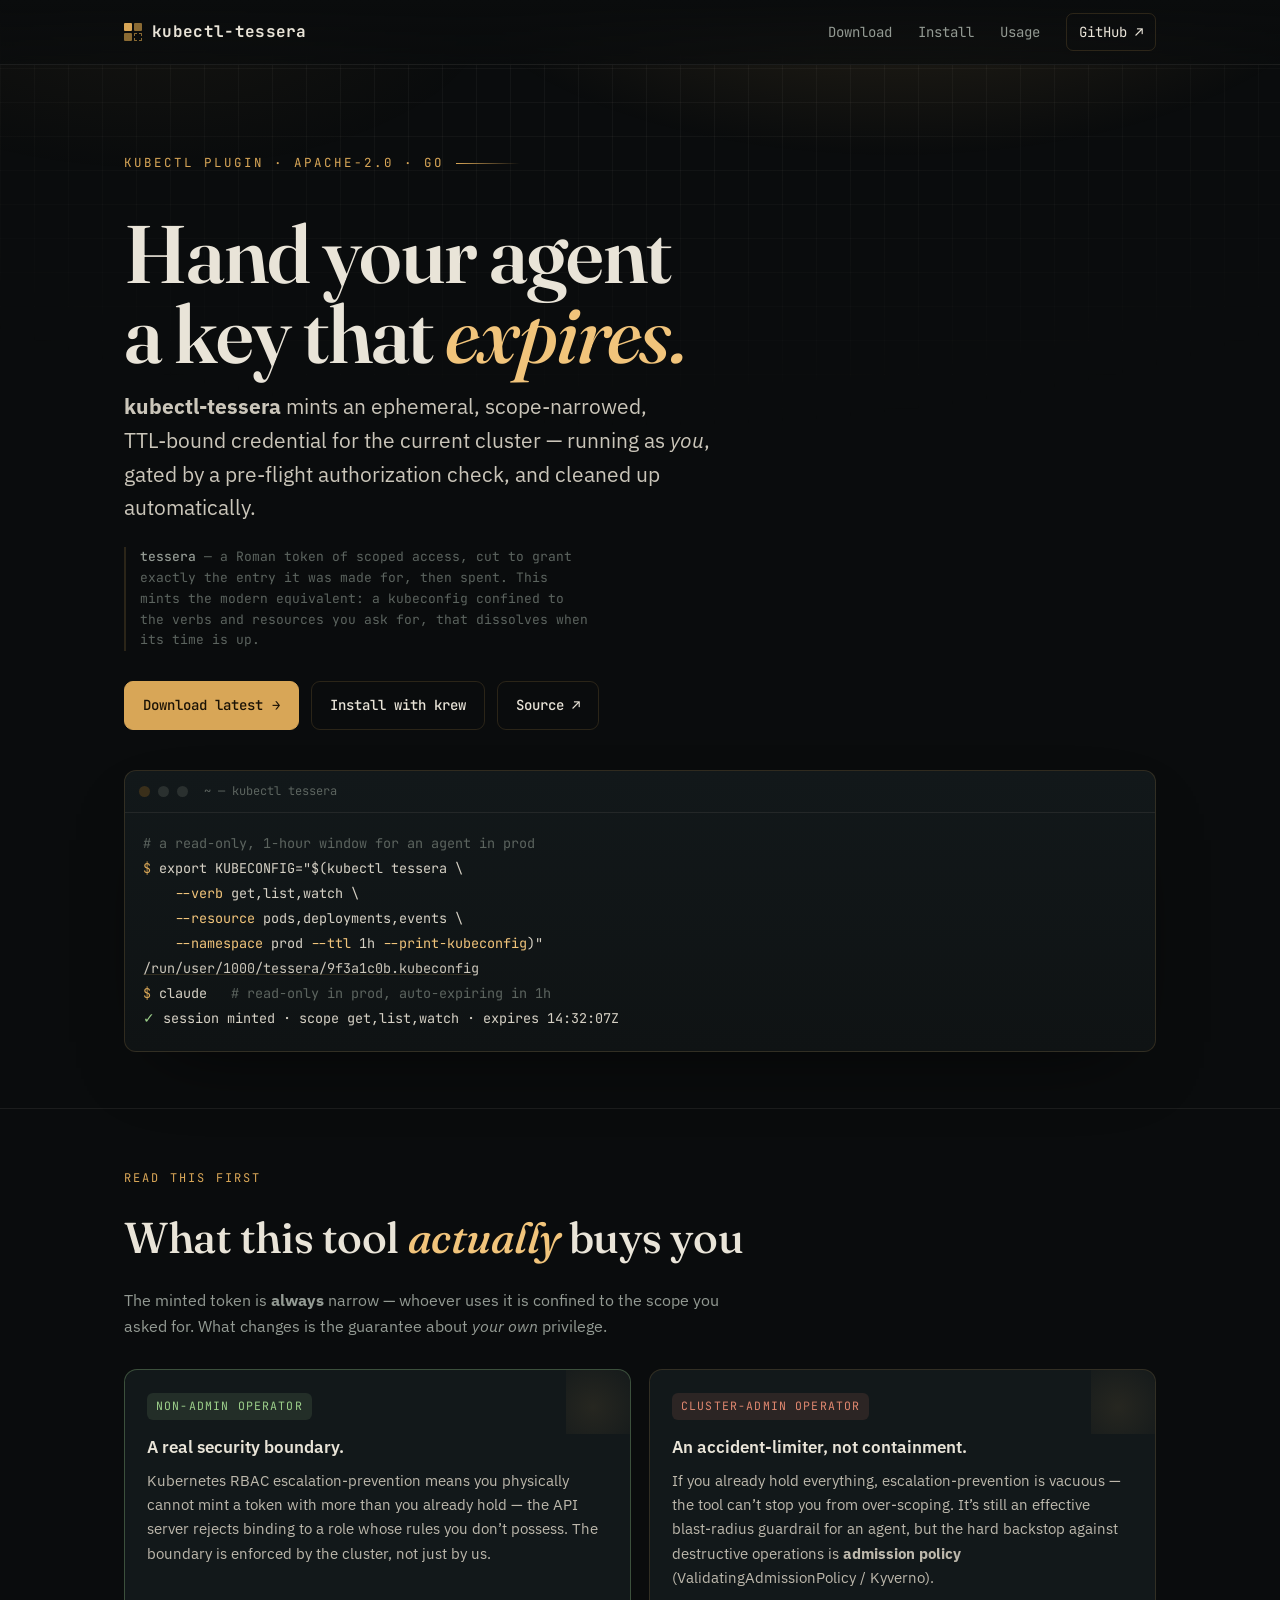
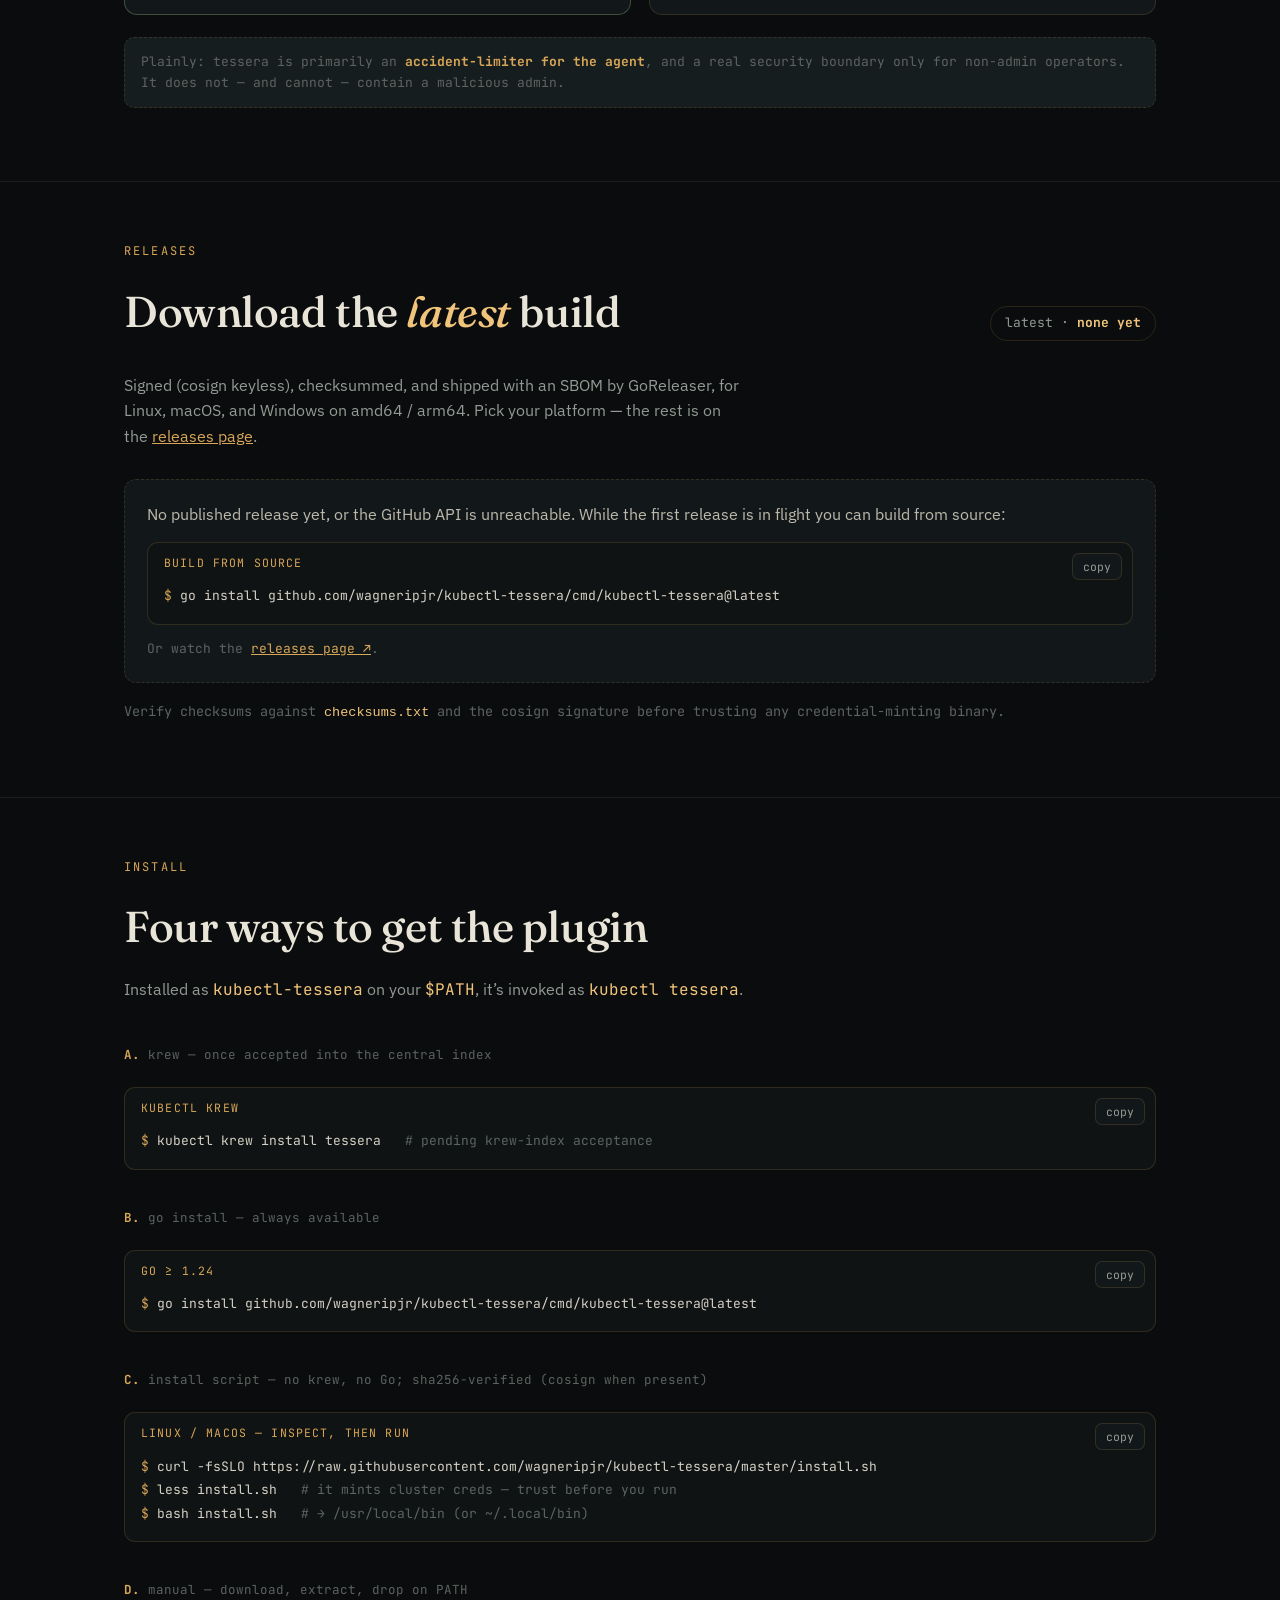
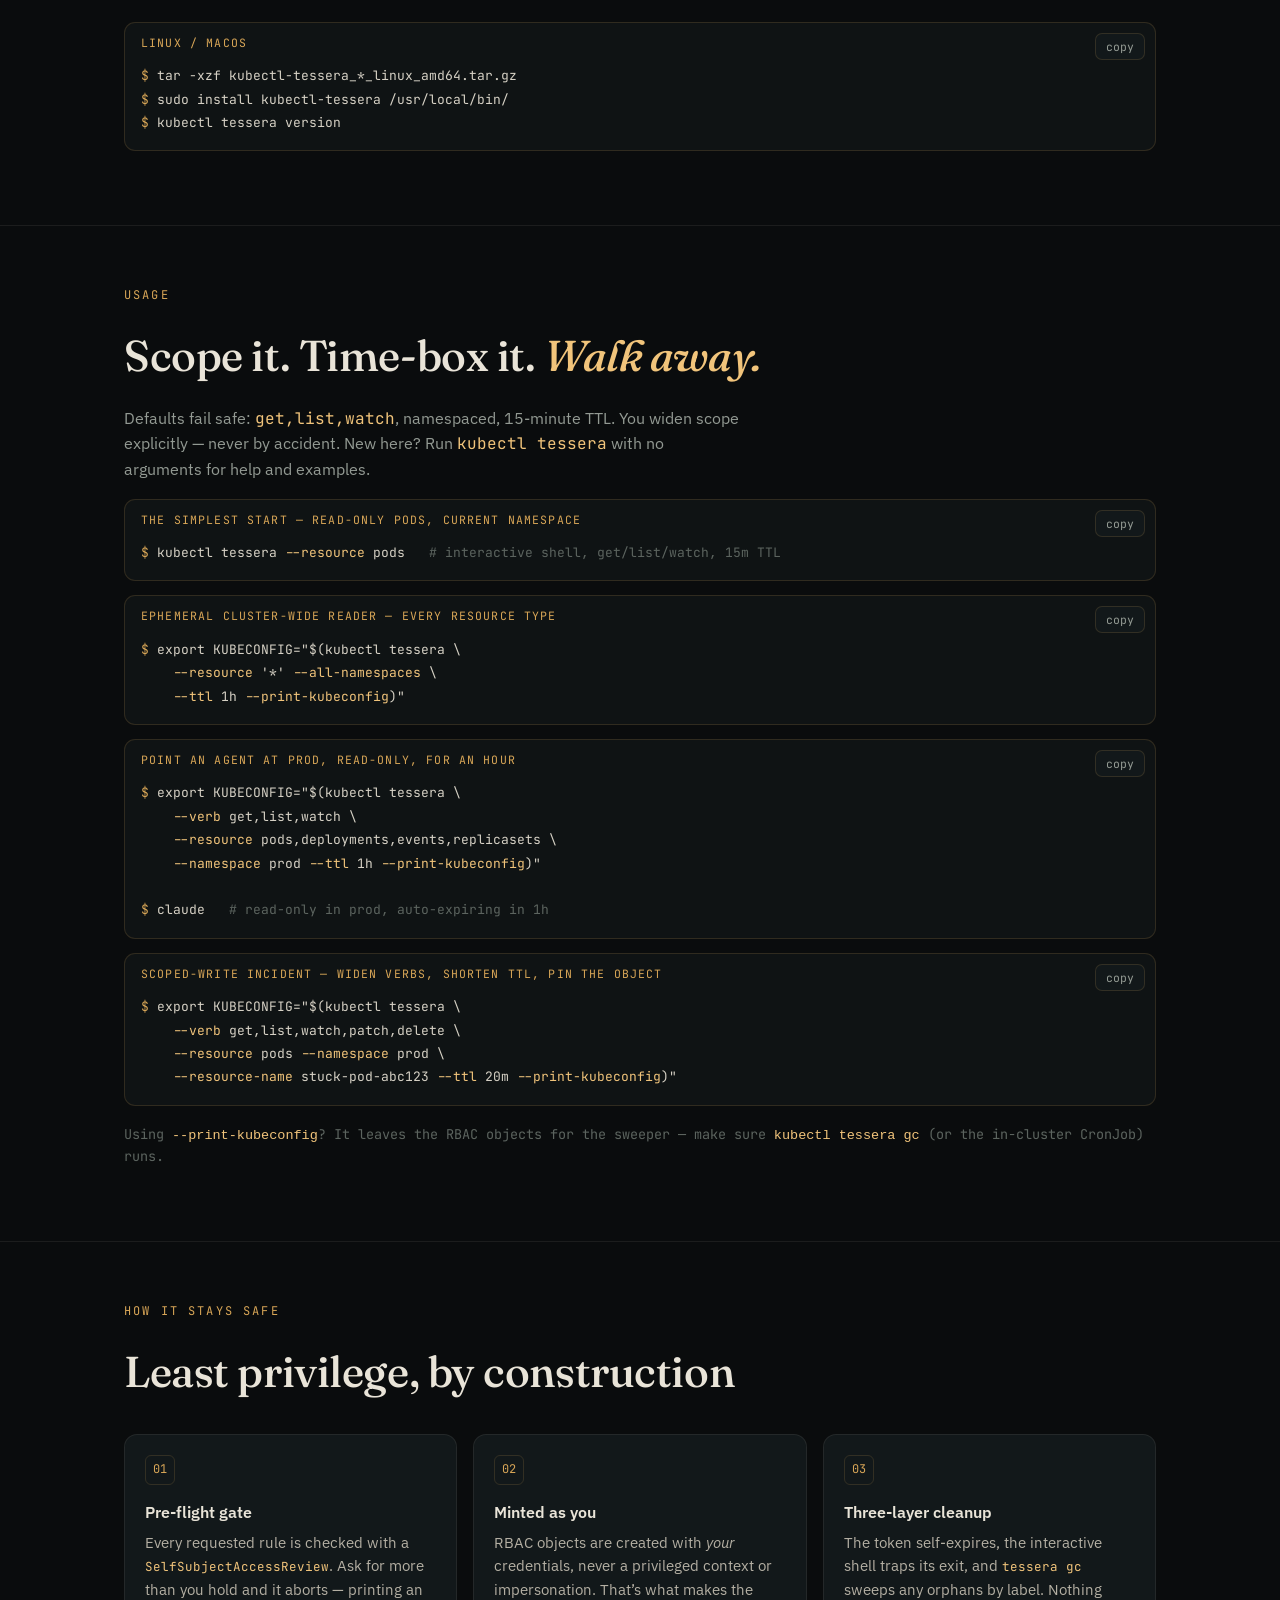
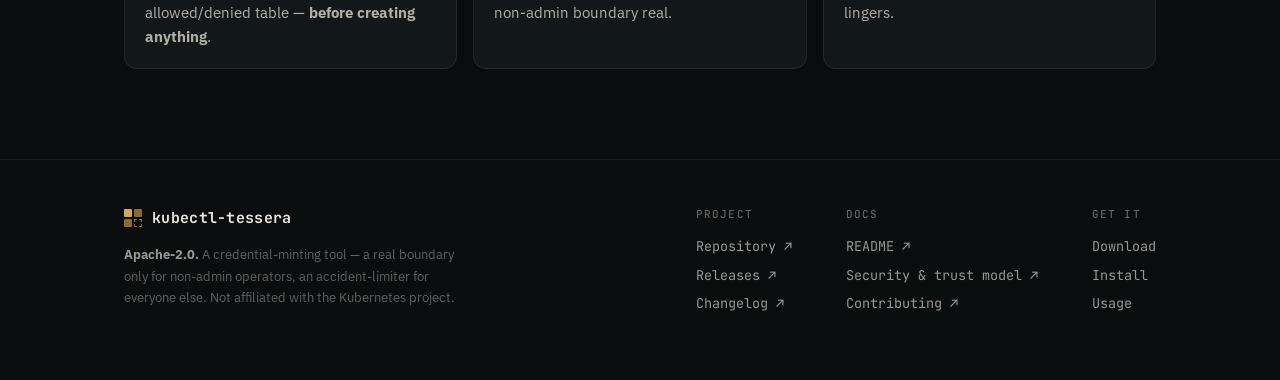
==== commit becb1654: "docs: document scripted install path in README and site Add the install.sh download-then-run flow as" ====
--- a/site/index.html
+++ b/site/index.html
@@ -293,7 +293,7 @@
   <!-- INSTALL -->
   <section class="blk" id="install"><div class="wrap">
     <div class="kicker">Install</div>
-    <h2>Three ways to get the plugin</h2>
+    <h2>Four ways to get the plugin</h2>
     <p class="sub">Installed as <code style="font-family:var(--mono);color:var(--bronze-bright)">kubectl-tessera</code>
       on your <code style="font-family:var(--mono);color:var(--bronze-bright)">$PATH</code>, it&#8217;s invoked as
       <code style="font-family:var(--mono);color:var(--bronze-bright)">kubectl tessera</code>.</p>
@@ -309,7 +309,14 @@
         <button class="copy" data-copy="go install github.com/wagneripjr/kubectl-tessera/cmd/kubectl-tessera@latest">copy</button>
 <pre><span class="pmpt">$</span> go install github.com/wagneripjr/kubectl-tessera/cmd/kubectl-tessera@latest</pre></div>
 
-      <div class="istep"><b>C.</b> manual &#8212; download, extract, drop on PATH</div>
+      <div class="istep"><b>C.</b> install script &#8212; no krew, no Go; sha256&#8209;verified (cosign when present)</div>
+      <div class="cmd"><div class="lbl">linux / macOS &#8212; inspect, then run</div>
+        <button class="copy" data-copy="curl -fsSLO https://raw.githubusercontent.com/wagneripjr/kubectl-tessera/master/install.sh&#10;less install.sh&#10;bash install.sh">copy</button>
+<pre><span class="pmpt">$</span> curl -fsSLO https://raw.githubusercontent.com/wagneripjr/kubectl-tessera/master/install.sh
+<span class="pmpt">$</span> less install.sh   <span class="cmt"># it mints cluster creds &#8212; trust before you run</span>
+<span class="pmpt">$</span> bash install.sh   <span class="cmt"># &#8594; /usr/local/bin (or ~/.local/bin)</span></pre></div>
+
+      <div class="istep"><b>D.</b> manual &#8212; download, extract, drop on PATH</div>
       <div class="cmd"><div class="lbl">linux / macOS</div>
         <button class="copy" data-copy="tar -xzf kubectl-tessera_*_linux_amd64.tar.gz&#10;sudo install kubectl-tessera /usr/local/bin/&#10;kubectl tessera version">copy</button>
 <pre><span class="pmpt">$</span> tar -xzf kubectl-tessera_*_linux_amd64.tar.gz
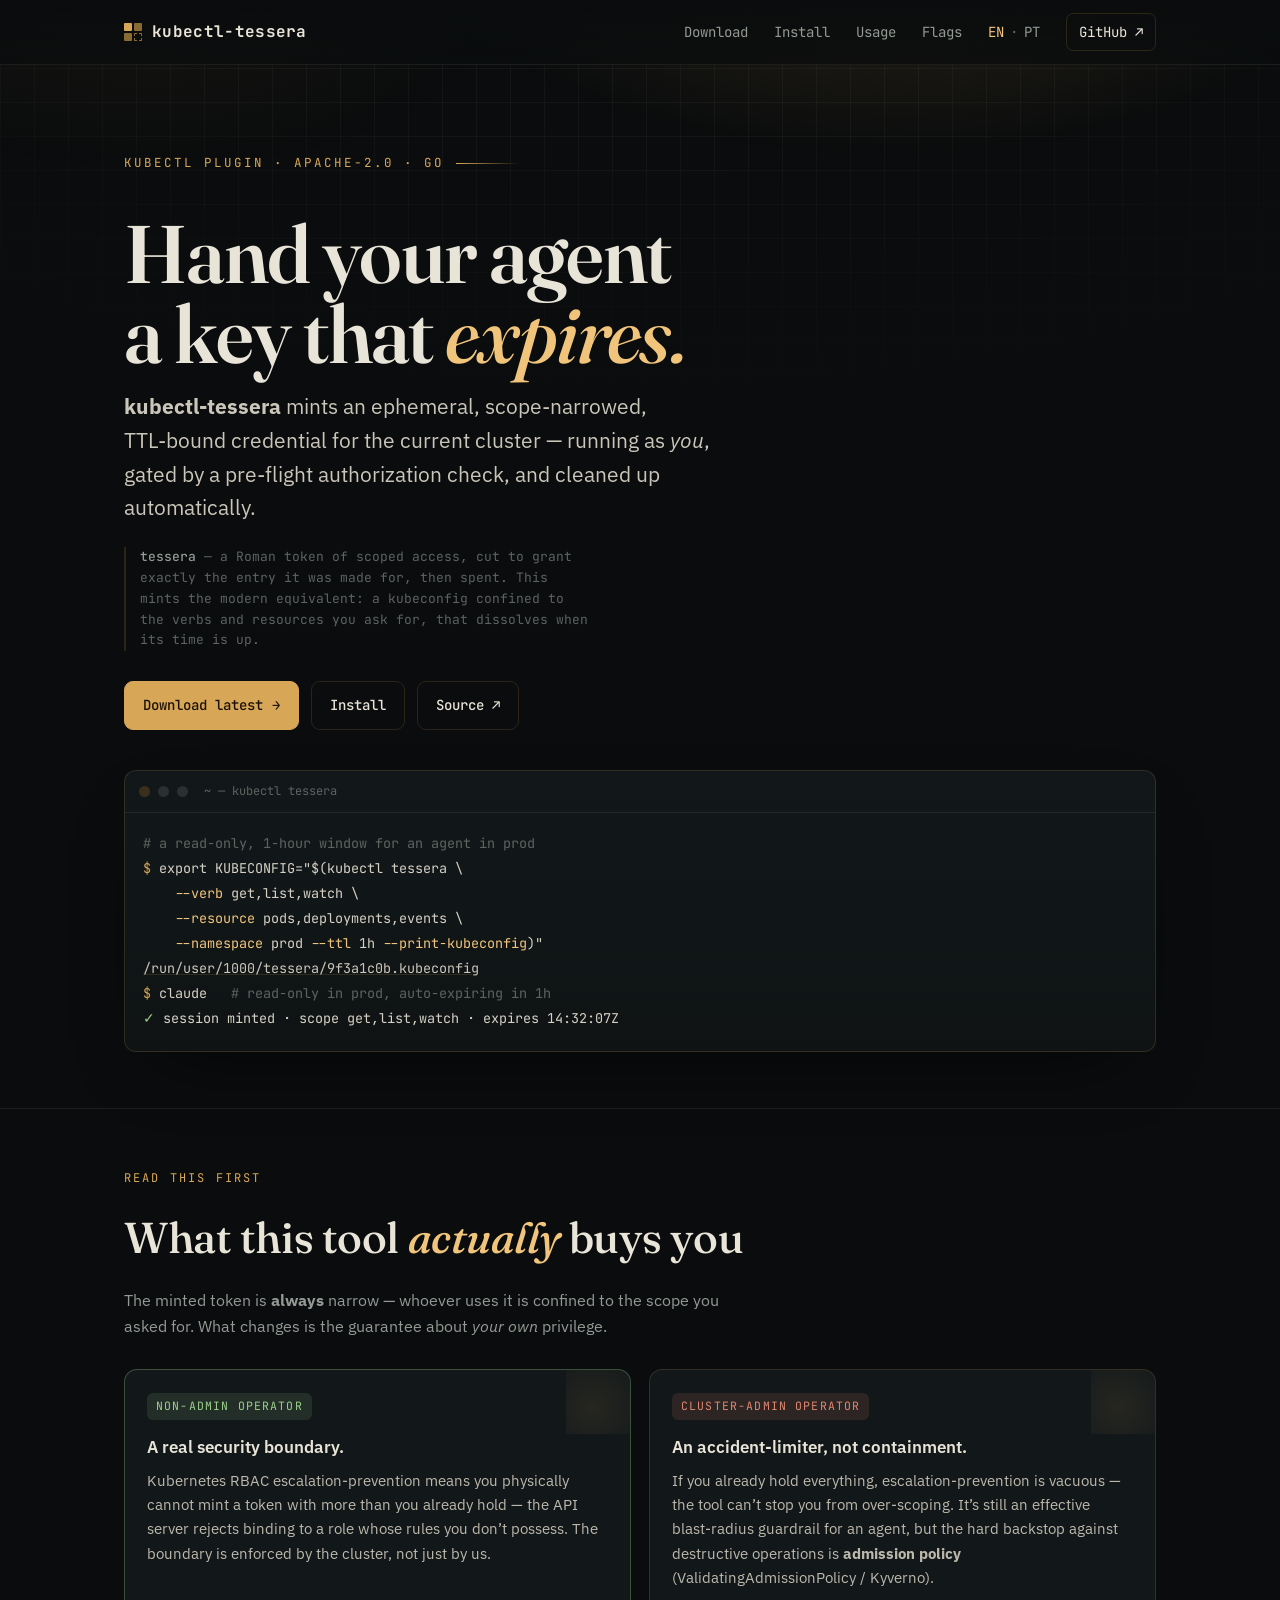
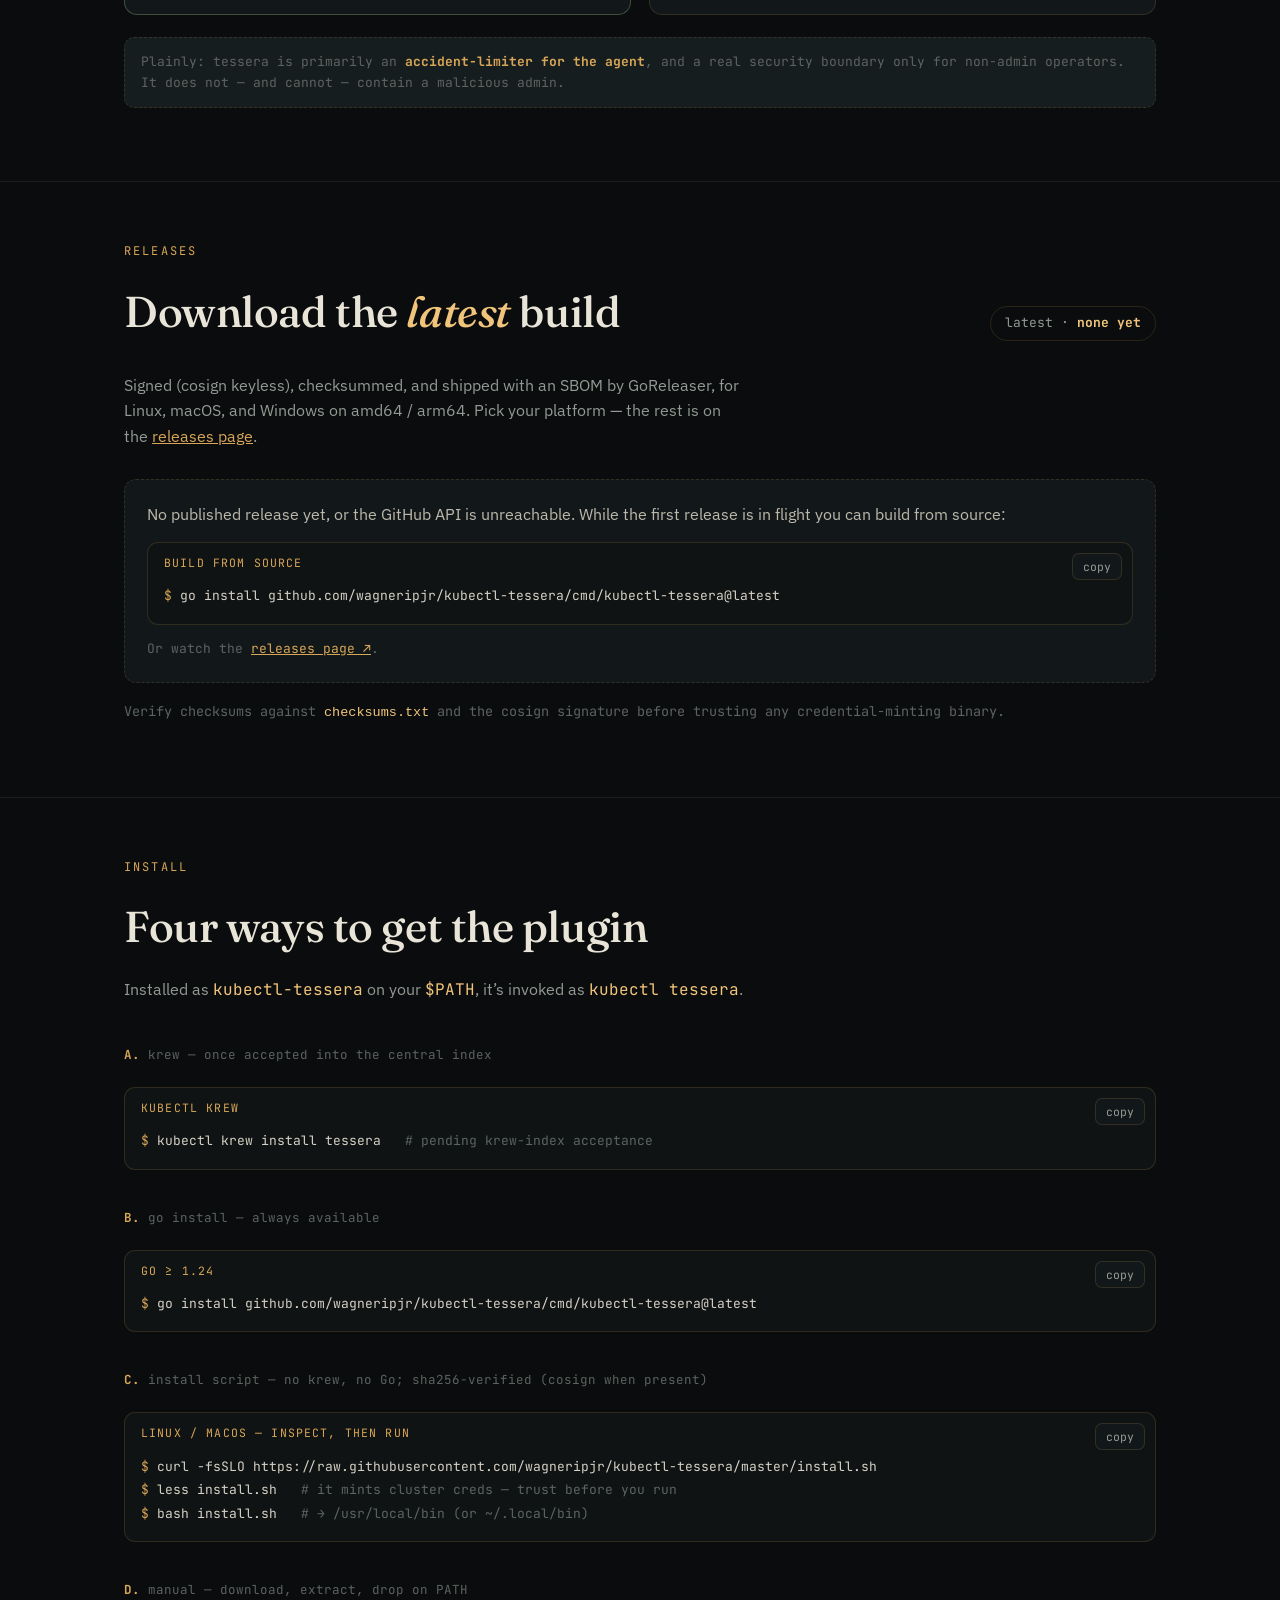
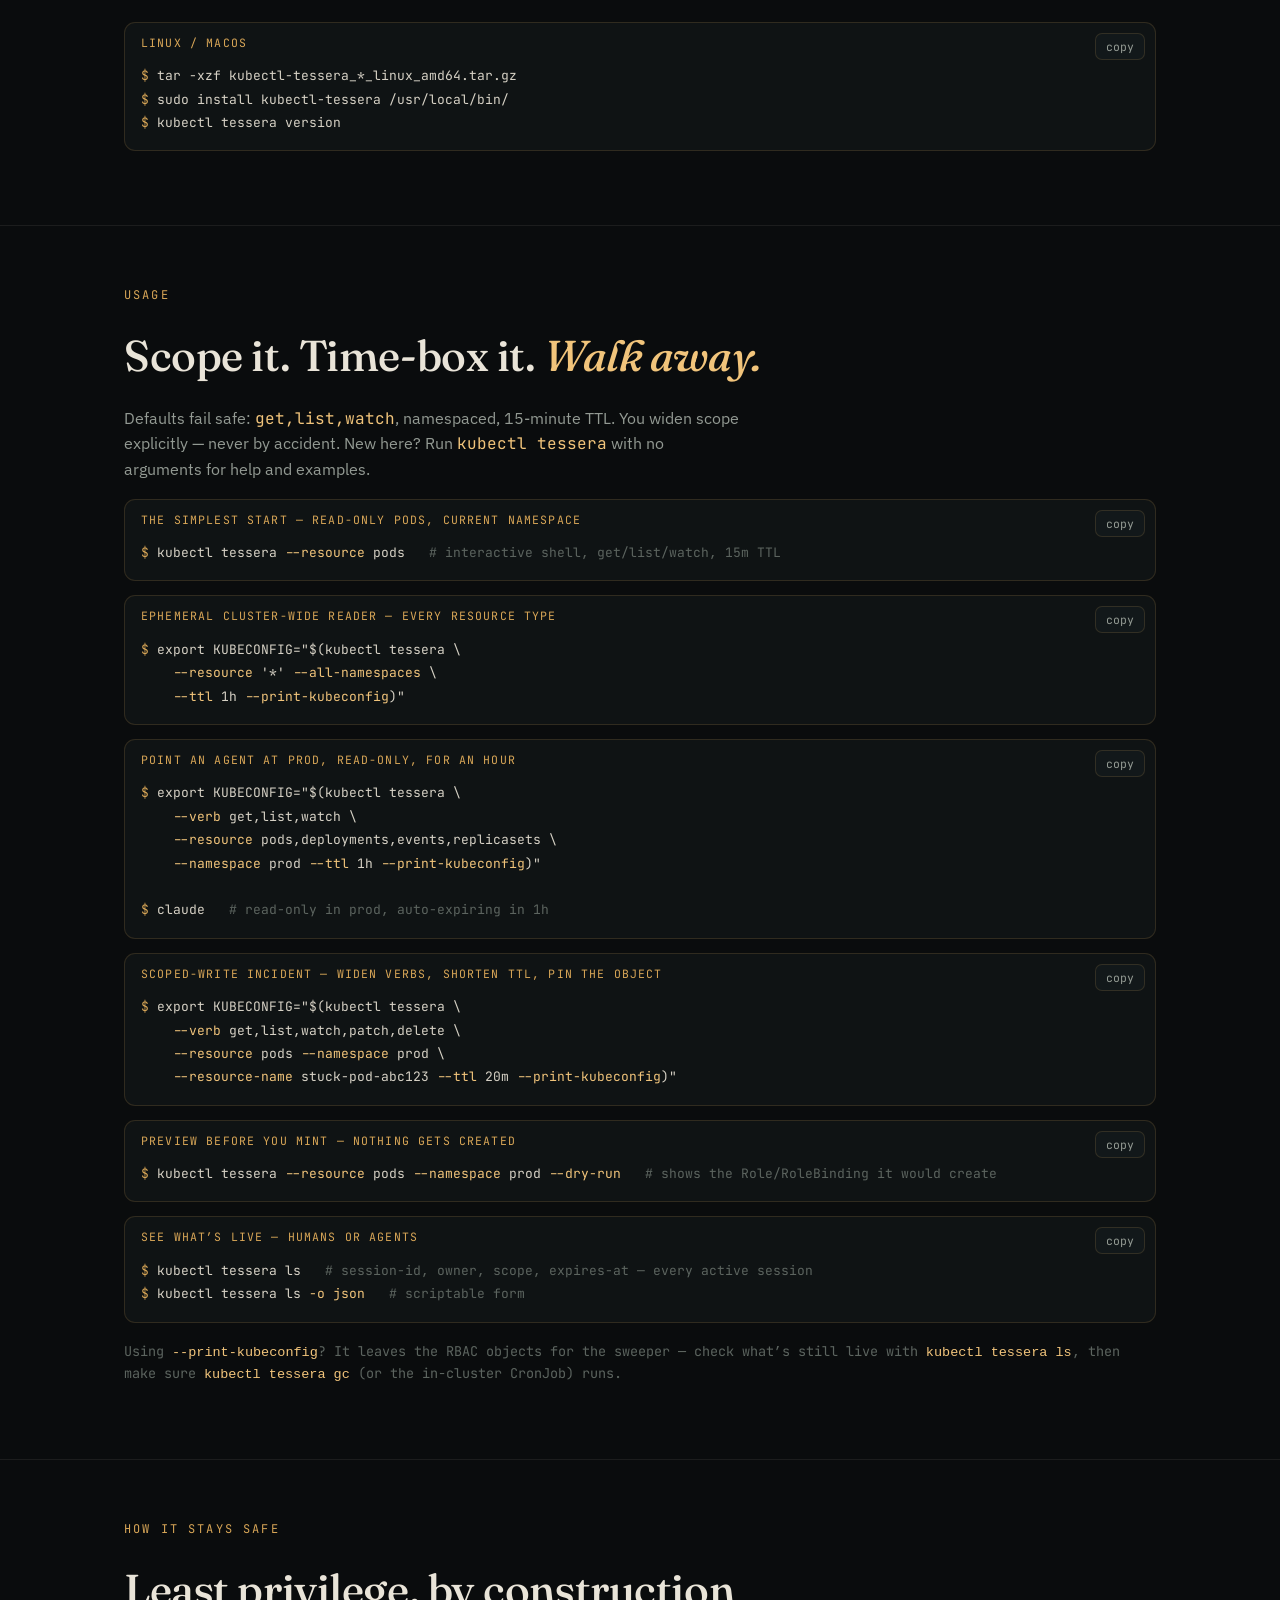
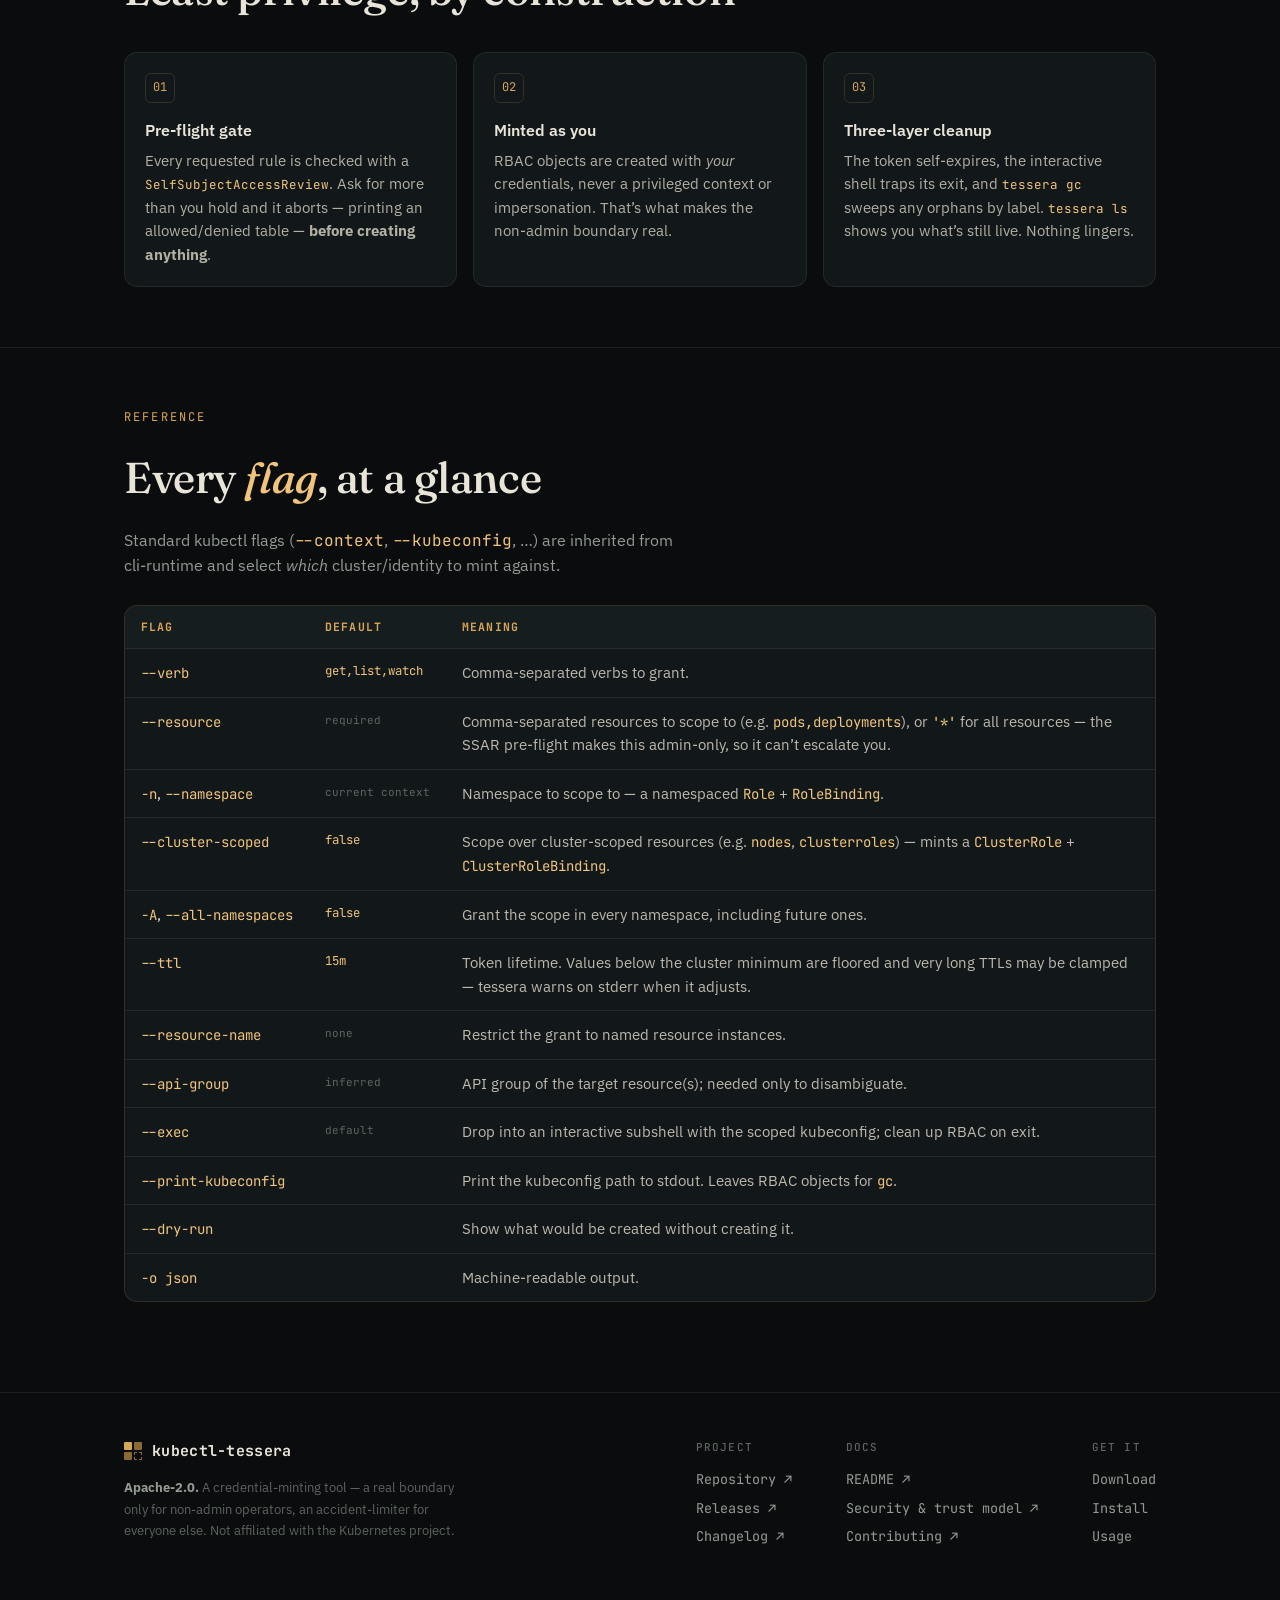
==== commit c0b5199f: "docs: fix stale site content and add pt-BR translation Site had drifted from the shipped tool: tesse" ====
--- a/site/index.html
+++ b/site/index.html
@@ -11,184 +11,10 @@
 <link rel="preconnect" href="https://fonts.googleapis.com" />
 <link rel="preconnect" href="https://fonts.gstatic.com" crossorigin />
 <link href="https://fonts.googleapis.com/css2?family=Fraunces:opsz,wght@9..144,400;9..144,500;9..144,600;9..144,900&family=IBM+Plex+Sans:wght@400;500;600&family=JetBrains+Mono:wght@400;500;700&display=swap" rel="stylesheet" />
-<style>
-  :root{
-    --ink:#0a0c0d; --ink-2:#0f1314; --panel:#12181a; --panel-2:#161d1f;
-    --text:#e9e4d8; --muted:#939a93; --faint:#5c645f;
-    --bronze:#d8a657; --bronze-bright:#f1c47b; --bronze-deep:#8a6a33;
-    --allow:#9ccf8a; --deny:#e0876f;
-    --line:rgba(216,166,87,.16); --line-soft:rgba(233,228,216,.08);
-    --mono:"JetBrains Mono",ui-monospace,SFMono-Regular,Menlo,monospace;
-    --sans:"IBM Plex Sans",system-ui,sans-serif;
-    --serif:"Fraunces",Georgia,serif;
-    --maxw:1080px;
-  }
-  *{box-sizing:border-box}
-  html{scroll-behavior:smooth}
-  body{
-    margin:0;background:var(--ink);color:var(--text);font-family:var(--sans);
-    font-size:16px;line-height:1.6;-webkit-font-smoothing:antialiased;
-    overflow-x:hidden;
-  }
-  /* tessera mosaic texture + bronze glow */
-  body::before{
-    content:"";position:fixed;inset:0;z-index:0;pointer-events:none;
-    background-image:
-      linear-gradient(var(--line-soft) 1px,transparent 1px),
-      linear-gradient(90deg,var(--line-soft) 1px,transparent 1px);
-    background-size:34px 34px;
-    mask-image:radial-gradient(120% 80% at 50% -10%,#000 30%,transparent 75%);
-    opacity:.6;
-  }
-  body::after{
-    content:"";position:fixed;inset:0 0 auto 0;height:70vh;z-index:0;pointer-events:none;
-    background:
-      radial-gradient(60% 55% at 70% -8%,rgba(216,166,87,.16),transparent 60%),
-      radial-gradient(50% 50% at 12% 0%,rgba(216,166,87,.06),transparent 55%);
-  }
-  .wrap{position:relative;z-index:1;max-width:var(--maxw);margin:0 auto;padding:0 24px}
-  a{color:inherit;text-decoration:none}
-  ::selection{background:var(--bronze);color:#1a1205}
-
-  /* nav */
-  header.nav{position:sticky;top:0;z-index:20;backdrop-filter:blur(8px);
-    background:linear-gradient(var(--ink),rgba(10,12,13,.72));border-bottom:1px solid var(--line-soft)}
-  .nav .wrap{display:flex;align-items:center;justify-content:space-between;height:64px}
-  .brand{font-family:var(--mono);font-weight:700;letter-spacing:.02em;display:flex;gap:10px;align-items:center}
-  .brand .glyph{width:18px;height:18px;display:inline-grid;grid-template:repeat(2,1fr)/repeat(2,1fr);gap:2px}
-  .brand .glyph i{background:var(--bronze-deep);border-radius:1px}
-  .brand .glyph i:first-child{background:var(--bronze)}
-  .brand .glyph i:last-child{background:transparent;border:1px dashed var(--bronze-deep)}
-  .nav nav{display:flex;gap:26px;align-items:center;font-size:14px;font-family:var(--mono)}
-  .nav nav a{color:var(--muted);transition:color .2s}
-  .nav nav a:hover{color:var(--bronze-bright)}
-  .nav .ghub{color:var(--text);border:1px solid var(--line);padding:7px 12px;border-radius:7px}
-  .nav .ghub:hover{border-color:var(--bronze);background:rgba(216,166,87,.06)}
-  @media(max-width:680px){.nav nav a.hide-sm{display:none}}
-
-  /* hero */
-  .hero{padding:88px 0 56px}
-  .eyebrow{font-family:var(--mono);font-size:12.5px;letter-spacing:.16em;text-transform:uppercase;
-    color:var(--bronze);display:flex;gap:12px;align-items:center}
-  .eyebrow::after{content:"";height:1px;flex:0 0 64px;background:linear-gradient(90deg,var(--bronze),transparent)}
-  h1{font-family:var(--serif);font-optical-sizing:auto;font-weight:600;
-    font-size:clamp(2.6rem,7vw,5.1rem);line-height:.98;letter-spacing:-.02em;margin:.5em 0 .2em}
-  h1 em{font-style:italic;color:var(--bronze-bright);font-weight:500}
-  .lede{font-size:clamp(1.05rem,2.2vw,1.32rem);color:#cbc6ba;max-width:46ch;margin:0 0 14px}
-  .etymtag{font-family:var(--mono);font-size:13px;color:var(--faint);max-width:58ch;
-    border-left:2px solid var(--line);padding-left:14px;margin:22px 0 30px}
-  .etymtag b{color:var(--muted);font-weight:500}
-  .cta{display:flex;flex-wrap:wrap;gap:12px;align-items:center}
-  .btn{font-family:var(--mono);font-size:14px;font-weight:500;padding:12px 18px;border-radius:9px;
-    border:1px solid var(--line);transition:.2s;cursor:pointer;display:inline-flex;gap:9px;align-items:center}
-  .btn.primary{background:var(--bronze);color:#1a1205;border-color:var(--bronze)}
-  .btn.primary:hover{background:var(--bronze-bright);transform:translateY(-1px)}
-  .btn.ghost:hover{border-color:var(--bronze);color:var(--bronze-bright);background:rgba(216,166,87,.05)}
-  .btn .arr{transition:transform .2s}.btn:hover .arr{transform:translateX(3px)}
-
-  /* hero terminal */
-  .term{margin-top:40px;border:1px solid var(--line);border-radius:12px;overflow:hidden;
-    background:linear-gradient(180deg,var(--panel),var(--ink-2));box-shadow:0 30px 80px -40px rgba(0,0,0,.8)}
-  .term .bar{display:flex;align-items:center;gap:8px;padding:11px 14px;border-bottom:1px solid var(--line-soft);
-    font-family:var(--mono);font-size:12px;color:var(--faint)}
-  .term .bar .dot{width:11px;height:11px;border-radius:50%;background:#2a302f}
-  .term .bar .dot.a{background:#3a2f1a}.term .bar .name{margin-left:8px}
-  .term pre{margin:0;padding:18px 18px 20px;font-family:var(--mono);font-size:13.5px;line-height:1.85;
-    overflow-x:auto;color:#d6d1c5}
-  .term .pmpt{color:var(--bronze)}
-  .term .flag{color:var(--bronze-bright)}
-  .term .cmt{color:var(--faint)}
-  .term .ok{color:var(--allow)}
-  .term .path{color:#cbc6ba;text-decoration:underline;text-decoration-color:var(--line)}
-
-  /* section scaffold */
-  section.blk{padding:60px 0;border-top:1px solid var(--line-soft)}
-  .kicker{font-family:var(--mono);font-size:12px;letter-spacing:.18em;text-transform:uppercase;color:var(--bronze)}
-  h2{font-family:var(--serif);font-weight:500;font-size:clamp(1.8rem,4vw,2.7rem);letter-spacing:-.01em;margin:.35em 0 .25em}
-  h2 em{font-style:italic;color:var(--bronze-bright)}
-  .sub{color:var(--muted);max-width:62ch}
-
-  /* caveat */
-  .trust{display:grid;grid-template-columns:1fr 1fr;gap:18px;margin-top:30px}
-  @media(max-width:720px){.trust{grid-template-columns:1fr}}
-  .card{border:1px solid var(--line);border-radius:13px;padding:22px 22px 20px;background:var(--panel);position:relative;overflow:hidden}
-  .card .tag{font-family:var(--mono);font-size:11.5px;letter-spacing:.1em;text-transform:uppercase;
-    padding:4px 9px;border-radius:6px;display:inline-block;margin-bottom:12px}
-  .card.good{border-color:rgba(156,207,138,.3)}
-  .card.good .tag{background:rgba(156,207,138,.12);color:var(--allow)}
-  .card.warn .tag{background:rgba(224,135,111,.12);color:var(--deny)}
-  .card h3{font-family:var(--sans);font-weight:600;font-size:1.08rem;margin:.1em 0 .4em}
-  .card p{color:#bdb8ac;font-size:.95rem;margin:.3em 0}
-  .card .corner{position:absolute;right:-26px;top:-26px;width:90px;height:90px;
-    background:radial-gradient(circle at 30% 70%,rgba(216,166,87,.10),transparent 70%)}
-  .honest{margin-top:22px;font-family:var(--mono);font-size:13px;color:var(--faint);
-    background:var(--panel-2);border:1px dashed var(--line);border-radius:10px;padding:14px 16px}
-  .honest b{color:var(--bronze)}
-
-  /* downloads */
-  .dlhead{display:flex;flex-wrap:wrap;gap:14px;align-items:baseline;justify-content:space-between}
-  .verbadge{font-family:var(--mono);font-size:13px;color:var(--muted);border:1px solid var(--line);
-    border-radius:999px;padding:6px 14px}
-  .verbadge b{color:var(--bronze-bright)}
-  #dlgrid{display:grid;grid-template-columns:repeat(2,1fr);gap:14px;margin-top:24px}
-  @media(max-width:720px){#dlgrid{grid-template-columns:1fr}}
-  .dl{display:flex;align-items:center;justify-content:space-between;gap:14px;border:1px solid var(--line);
-    border-radius:12px;padding:16px 18px;background:var(--panel);transition:.18s}
-  .dl:hover{border-color:var(--bronze);background:var(--panel-2);transform:translateY(-2px)}
-  .dl .os{font-family:var(--mono);font-weight:500}
-  .dl .os small{display:block;color:var(--faint);font-size:12px;font-weight:400;letter-spacing:.04em}
-  .dl.rec{border-color:var(--bronze);box-shadow:inset 0 0 0 1px rgba(216,166,87,.25)}
-  .dl.rec .os::after{content:"your platform";font-family:var(--mono);font-size:10.5px;letter-spacing:.08em;
-    text-transform:uppercase;color:var(--bronze);margin-left:10px;border:1px solid var(--line);padding:2px 7px;border-radius:5px}
-  .dl .get{font-family:var(--mono);font-size:13px;color:var(--bronze-bright);white-space:nowrap}
-  .dlnote{margin-top:18px;color:var(--faint);font-size:13.5px;font-family:var(--mono)}
-  .dlnote a{color:var(--bronze);text-decoration:underline;text-decoration-color:var(--line)}
-  .dlnote code{color:var(--bronze-bright)}
-  #dlfallback{display:none;border:1px dashed var(--line);border-radius:12px;padding:22px;background:var(--panel);margin-top:6px}
-  #dlfallback.show{display:block}
-
-  /* install + usage command blocks */
-  .cmd{position:relative;border:1px solid var(--line);border-radius:11px;background:var(--ink-2);margin:14px 0;overflow:hidden}
-  .cmd .lbl{font-family:var(--mono);font-size:11.5px;letter-spacing:.1em;text-transform:uppercase;color:var(--bronze);
-    padding:11px 16px 0}
-  .cmd pre{margin:0;padding:12px 16px 16px;font-family:var(--mono);font-size:13px;line-height:1.8;overflow-x:auto;color:#d6d1c5}
-  .cmd .pmpt{color:var(--bronze);user-select:none}
-  .cmd .flag{color:var(--bronze-bright)}
-  .cmd .cmt{color:var(--faint)}
-  .cmd code{font-family:var(--mono);color:var(--bronze-bright)}
-  .copy{position:absolute;top:10px;right:10px;font-family:var(--mono);font-size:11.5px;color:var(--muted);
-    background:var(--panel);border:1px solid var(--line);border-radius:7px;padding:5px 10px;cursor:pointer;transition:.15s}
-  .copy:hover{color:var(--bronze-bright);border-color:var(--bronze)}
-  .copy.done{color:var(--allow);border-color:rgba(156,207,138,.4)}
-  .imethods{display:grid;grid-template-columns:1fr;gap:6px;margin-top:24px}
-  .istep{font-family:var(--mono);font-size:12.5px;color:var(--faint);margin:18px 0 2px}
-  .istep b{color:var(--bronze)}
-
-  /* how it works tiles */
-  .tiles{display:grid;grid-template-columns:repeat(3,1fr);gap:16px;margin-top:28px}
-  @media(max-width:760px){.tiles{grid-template-columns:1fr}}
-  .tile{border:1px solid var(--line-soft);border-radius:13px;padding:20px;background:var(--panel);position:relative}
-  .tile .n{font-family:var(--mono);font-size:12px;color:var(--bronze);border:1px solid var(--line);border-radius:6px;
-    width:30px;height:30px;display:grid;place-items:center;margin-bottom:14px}
-  .tile h4{font-family:var(--sans);font-weight:600;font-size:1.02rem;margin:0 0 .35em}
-  .tile p{color:#b4afa3;font-size:.92rem;margin:0}
-  .tile code{font-family:var(--mono);font-size:.85em;color:var(--bronze-bright)}
-
-  /* footer */
-  footer{border-top:1px solid var(--line-soft);padding:46px 0 60px;margin-top:30px}
-  footer .grid{display:flex;flex-wrap:wrap;gap:30px;justify-content:space-between;align-items:flex-start}
-  footer .cols{display:flex;gap:54px;flex-wrap:wrap;font-family:var(--mono);font-size:13.5px}
-  footer .cols h5{color:var(--faint);font-weight:500;text-transform:uppercase;letter-spacing:.1em;font-size:11px;margin:0 0 12px}
-  footer .cols a{display:block;color:var(--muted);margin:7px 0;transition:color .15s}
-  footer .cols a:hover{color:var(--bronze-bright)}
-  footer .fine{color:var(--faint);font-size:12.5px;max-width:42ch;line-height:1.7}
-  footer .fine b{color:var(--muted)}
-
-  /* entrance */
-  .rise{opacity:0;transform:translateY(14px);animation:rise .8s cubic-bezier(.2,.7,.2,1) forwards}
-  @keyframes rise{to{opacity:1;transform:none}}
-  @media(prefers-reduced-motion:reduce){.rise{animation:none;opacity:1;transform:none}}
-</style>
+<link rel="stylesheet" href="assets/tessera.css" />
+<link rel="alternate" hreflang="en" href="https://wagneripjr.github.io/kubectl-tessera/" />
+<link rel="alternate" hreflang="pt-BR" href="https://wagneripjr.github.io/kubectl-tessera/pt-br/" />
+<link rel="alternate" hreflang="x-default" href="https://wagneripjr.github.io/kubectl-tessera/" />
 </head>
 <body>
 
@@ -199,6 +25,8 @@
       <a href="#download" class="hide-sm">Download</a>
       <a href="#install" class="hide-sm">Install</a>
       <a href="#usage" class="hide-sm">Usage</a>
+      <a href="#flags" class="hide-sm">Flags</a>
+      <span class="lang"><span class="active">EN</span> &#183; <a href="pt-br/">PT</a></span>
       <a class="ghub" href="https://github.com/wagneripjr/kubectl-tessera" target="_blank" rel="noopener">GitHub &#8599;</a>
     </nav>
   </div>
@@ -220,7 +48,7 @@
     </p>
     <div class="cta rise" style="animation-delay:.24s">
       <a class="btn primary" href="#download">Download latest <span class="arr">&#8594;</span></a>
-      <a class="btn ghost" href="#install">Install with krew</a>
+      <a class="btn ghost" href="#install">Install</a>
       <a class="btn ghost" href="https://github.com/wagneripjr/kubectl-tessera" target="_blank" rel="noopener">Source &#8599;</a>
     </div>
 
@@ -359,8 +187,18 @@
     <span class="flag">--resource</span> pods <span class="flag">--namespace</span> prod \
     <span class="flag">--resource-name</span> stuck-pod-abc123 <span class="flag">--ttl</span> 20m <span class="flag">--print-kubeconfig</span>)"</pre></div>
 
+    <div class="cmd"><div class="lbl">preview before you mint &#8212; nothing gets created</div>
+      <button class="copy" data-copy="kubectl tessera --resource pods --namespace prod --dry-run">copy</button>
+<pre><span class="pmpt">$</span> kubectl tessera <span class="flag">--resource</span> pods <span class="flag">--namespace</span> prod <span class="flag">--dry-run</span>   <span class="cmt"># shows the Role/RoleBinding it would create</span></pre></div>
+
+    <div class="cmd"><div class="lbl">see what&#8217;s live &#8212; humans or agents</div>
+      <button class="copy" data-copy="kubectl tessera ls&#10;kubectl tessera ls -o json">copy</button>
+<pre><span class="pmpt">$</span> kubectl tessera ls   <span class="cmt"># session-id, owner, scope, expires-at &#8212; every active session</span>
+<span class="pmpt">$</span> kubectl tessera ls <span class="flag">-o json</span>   <span class="cmt"># scriptable form</span></pre></div>
+
     <p class="dlnote">Using <code>--print-kubeconfig</code>? It leaves the RBAC
-      objects for the sweeper &#8212; make sure <code>kubectl tessera gc</code>
+      objects for the sweeper &#8212; check what&#8217;s still live with <code>kubectl tessera ls</code>,
+      then make sure <code>kubectl tessera gc</code>
       (or the in&#8209;cluster CronJob) runs.</p>
   </div></section>
 
@@ -377,7 +215,35 @@
           That&#8217;s what makes the non&#8209;admin boundary real.</p></div>
       <div class="tile"><div class="n">03</div><h4>Three&#8209;layer cleanup</h4>
         <p>The token self&#8209;expires, the interactive shell traps its exit, and <code>tessera gc</code> sweeps any
-          orphans by label. Nothing lingers.</p></div>
+          orphans by label. <code>tessera ls</code> shows you what&#8217;s still live. Nothing lingers.</p></div>
+    </div>
+  </div></section>
+
+  <!-- FLAGS -->
+  <section class="blk" id="flags"><div class="wrap">
+    <div class="kicker">Reference</div>
+    <h2>Every <em>flag</em>, at a glance</h2>
+    <p class="sub">Standard kubectl flags (<code style="font-family:var(--mono);color:var(--bronze-bright)">--context</code>,
+      <code style="font-family:var(--mono);color:var(--bronze-bright)">--kubeconfig</code>, &#8230;) are inherited from
+      cli&#8209;runtime and select <i>which</i> cluster/identity to mint against.</p>
+    <div class="flagtable-wrap">
+      <table class="flagtable">
+        <thead><tr><th>Flag</th><th>Default</th><th>Meaning</th></tr></thead>
+        <tbody>
+          <tr><td><code>--verb</code></td><td><code>get,list,watch</code></td><td>Comma&#8209;separated verbs to grant.</td></tr>
+          <tr><td><code>--resource</code></td><td><i>required</i></td><td>Comma&#8209;separated resources to scope to (e.g. <code>pods,deployments</code>), or <code>'*'</code> for all resources &#8212; the SSAR pre&#8209;flight makes this admin&#8209;only, so it can&#8217;t escalate you.</td></tr>
+          <tr><td><code>-n</code>, <code>--namespace</code></td><td><i>current context</i></td><td>Namespace to scope to &#8212; a namespaced <code>Role</code> + <code>RoleBinding</code>.</td></tr>
+          <tr><td><code>--cluster-scoped</code></td><td><code>false</code></td><td>Scope over cluster&#8209;scoped resources (e.g. <code>nodes</code>, <code>clusterroles</code>) &#8212; mints a <code>ClusterRole</code> + <code>ClusterRoleBinding</code>.</td></tr>
+          <tr><td><code>-A</code>, <code>--all-namespaces</code></td><td><code>false</code></td><td>Grant the scope in every namespace, including future ones.</td></tr>
+          <tr><td><code>--ttl</code></td><td><code>15m</code></td><td>Token lifetime. Values below the cluster minimum are floored and very long TTLs may be clamped &#8212; tessera warns on stderr when it adjusts.</td></tr>
+          <tr><td><code>--resource-name</code></td><td><i>none</i></td><td>Restrict the grant to named resource instances.</td></tr>
+          <tr><td><code>--api-group</code></td><td><i>inferred</i></td><td>API group of the target resource(s); needed only to disambiguate.</td></tr>
+          <tr><td><code>--exec</code></td><td><i>default</i></td><td>Drop into an interactive subshell with the scoped kubeconfig; clean up RBAC on exit.</td></tr>
+          <tr><td><code>--print-kubeconfig</code></td><td></td><td>Print the kubeconfig path to stdout. Leaves RBAC objects for <code>gc</code>.</td></tr>
+          <tr><td><code>--dry-run</code></td><td></td><td>Show what would be created without creating it.</td></tr>
+          <tr><td><code>-o json</code></td><td></td><td>Machine&#8209;readable output.</td></tr>
+        </tbody>
+      </table>
     </div>
   </div></section>
 </main>
@@ -405,80 +271,6 @@
   </div>
 </div></div></footer>
 
-<script>
-(function(){
-  var REPO = "wagneripjr/kubectl-tessera";
-  var OSLABEL = {linux:"Linux", darwin:"macOS", windows:"Windows"};
-  var ARCHLABEL = {amd64:"x86‑64 (amd64)", arm64:"ARM64 (arm64)"};
-  var ORDER = ["linux/amd64","linux/arm64","darwin/arm64","darwin/amd64","windows/amd64","windows/arm64"];
-
-  // copy buttons
-  document.addEventListener("click", function(e){
-    var b = e.target.closest(".copy"); if(!b) return;
-    var txt = b.getAttribute("data-copy") || "";
-    navigator.clipboard.writeText(txt).then(function(){
-      var old = b.textContent; b.textContent = "copied ✓"; b.classList.add("done");
-      setTimeout(function(){ b.textContent = old; b.classList.remove("done"); }, 1600);
-    });
-  });
-
-  // detect host platform to recommend a build
-  function hostKey(){
-    var p = ((navigator.userAgentData && navigator.userAgentData.platform) || navigator.platform || "").toLowerCase();
-    var ua = navigator.userAgent.toLowerCase();
-    var os = p.indexOf("win")>-1 ? "windows" : (p.indexOf("mac")>-1 ? "darwin" : "linux");
-    var arch = (/arm|aarch64/.test(ua) || /arm/.test(p)) ? "arm64" : "amd64";
-    return os + "/" + arch;
-  }
-
-  function showFallback(){ document.getElementById("dlfallback").classList.add("show"); }
-
-  function render(assets, host){
-    var grid = document.getElementById("dlgrid");
-    var byKey = {};
-    assets.forEach(function(a){
-      var m = a.name.match(/_(linux|darwin|windows)_(amd64|arm64)\.(tar\.gz|zip)$/);
-      // Only trust https download URLs (defends against a javascript:/data: asset URL).
-      if(m && /^https:\/\//.test(a.browser_download_url||"")) byKey[m[1]+"/"+m[2]] = a.browser_download_url;
-    });
-    var keys = ORDER.filter(function(k){ return byKey[k]; });
-    if(!keys.length){ showFallback(); return; }
-    grid.textContent = "";
-    keys.forEach(function(k){
-      var os = k.split("/")[0], arch = k.split("/")[1];
-      var a = document.createElement("a");
-      a.className = "dl" + (k===host ? " rec" : "");
-      a.href = byKey[k]; a.rel = "noopener";
-      // Build with textContent only — no innerHTML, no untrusted interpolation.
-      var osSpan = document.createElement("span");
-      osSpan.className = "os";
-      osSpan.appendChild(document.createTextNode(OSLABEL[os] || os));
-      var small = document.createElement("small");
-      small.textContent = ARCHLABEL[arch] || arch;
-      osSpan.appendChild(small);
-      var get = document.createElement("span");
-      get.className = "get";
-      get.textContent = "download ↓";
-      a.appendChild(osSpan);
-      a.appendChild(get);
-      grid.appendChild(a);
-    });
-  }
-
-  fetch("https://api.github.com/repos/"+REPO+"/releases/latest", {headers:{Accept:"application/vnd.github+json"}})
-    .then(function(r){ if(!r.ok) throw new Error("no release ("+r.status+")"); return r.json(); })
-    .then(function(rel){
-      var tag = rel.tag_name || "latest";
-      document.getElementById("vertag").textContent = tag;
-      var assets = (rel.assets||[]).filter(function(a){ return /\.(tar\.gz|zip)$/.test(a.name); });
-      if(!assets.length){ document.getElementById("vertag").textContent = tag+" (no binaries)"; showFallback(); return; }
-      render(assets, hostKey());
-    })
-    .catch(function(){
-      document.getElementById("vertag").textContent = "none yet";
-      showFallback();
-    });
-})();
-</script>
+<script src="assets/tessera.js"></script>
 </body>
 </html>
--- a/site/assets/tessera.css
+++ b/site/assets/tessera.css
@@ -0,0 +1,193 @@
+:root{
+  --ink:#0a0c0d; --ink-2:#0f1314; --panel:#12181a; --panel-2:#161d1f;
+  --text:#e9e4d8; --muted:#939a93; --faint:#5c645f;
+  --bronze:#d8a657; --bronze-bright:#f1c47b; --bronze-deep:#8a6a33;
+  --allow:#9ccf8a; --deny:#e0876f;
+  --line:rgba(216,166,87,.16); --line-soft:rgba(233,228,216,.08);
+  --mono:"JetBrains Mono",ui-monospace,SFMono-Regular,Menlo,monospace;
+  --sans:"IBM Plex Sans",system-ui,sans-serif;
+  --serif:"Fraunces",Georgia,serif;
+  --maxw:1080px;
+}
+*{box-sizing:border-box}
+html{scroll-behavior:smooth}
+body{
+  margin:0;background:var(--ink);color:var(--text);font-family:var(--sans);
+  font-size:16px;line-height:1.6;-webkit-font-smoothing:antialiased;
+  overflow-x:hidden;
+}
+/* tessera mosaic texture + bronze glow */
+body::before{
+  content:"";position:fixed;inset:0;z-index:0;pointer-events:none;
+  background-image:
+    linear-gradient(var(--line-soft) 1px,transparent 1px),
+    linear-gradient(90deg,var(--line-soft) 1px,transparent 1px);
+  background-size:34px 34px;
+  mask-image:radial-gradient(120% 80% at 50% -10%,#000 30%,transparent 75%);
+  opacity:.6;
+}
+body::after{
+  content:"";position:fixed;inset:0 0 auto 0;height:70vh;z-index:0;pointer-events:none;
+  background:
+    radial-gradient(60% 55% at 70% -8%,rgba(216,166,87,.16),transparent 60%),
+    radial-gradient(50% 50% at 12% 0%,rgba(216,166,87,.06),transparent 55%);
+}
+.wrap{position:relative;z-index:1;max-width:var(--maxw);margin:0 auto;padding:0 24px}
+a{color:inherit;text-decoration:none}
+::selection{background:var(--bronze);color:#1a1205}
+
+/* nav */
+header.nav{position:sticky;top:0;z-index:20;backdrop-filter:blur(8px);
+  background:linear-gradient(var(--ink),rgba(10,12,13,.72));border-bottom:1px solid var(--line-soft)}
+.nav .wrap{display:flex;align-items:center;justify-content:space-between;height:64px}
+.brand{font-family:var(--mono);font-weight:700;letter-spacing:.02em;display:flex;gap:10px;align-items:center}
+.brand .glyph{width:18px;height:18px;display:inline-grid;grid-template:repeat(2,1fr)/repeat(2,1fr);gap:2px}
+.brand .glyph i{background:var(--bronze-deep);border-radius:1px}
+.brand .glyph i:first-child{background:var(--bronze)}
+.brand .glyph i:last-child{background:transparent;border:1px dashed var(--bronze-deep)}
+.nav nav{display:flex;gap:26px;align-items:center;font-size:14px;font-family:var(--mono)}
+.nav nav a{color:var(--muted);transition:color .2s}
+.nav nav a:hover{color:var(--bronze-bright)}
+.nav .ghub{color:var(--text);border:1px solid var(--line);padding:7px 12px;border-radius:7px}
+.nav .ghub:hover{border-color:var(--bronze);background:rgba(216,166,87,.06)}
+.nav .lang{display:flex;gap:6px;align-items:center;color:var(--faint)}
+.nav .lang a{color:var(--muted)}
+.nav .lang a:hover{color:var(--bronze-bright)}
+.nav .lang .active{color:var(--bronze-bright);pointer-events:none}
+@media(max-width:680px){.nav nav a.hide-sm{display:none}}
+
+/* hero */
+.hero{padding:88px 0 56px}
+.eyebrow{font-family:var(--mono);font-size:12.5px;letter-spacing:.16em;text-transform:uppercase;
+  color:var(--bronze);display:flex;gap:12px;align-items:center}
+.eyebrow::after{content:"";height:1px;flex:0 0 64px;background:linear-gradient(90deg,var(--bronze),transparent)}
+h1{font-family:var(--serif);font-optical-sizing:auto;font-weight:600;
+  font-size:clamp(2.6rem,7vw,5.1rem);line-height:.98;letter-spacing:-.02em;margin:.5em 0 .2em}
+h1 em{font-style:italic;color:var(--bronze-bright);font-weight:500}
+.lede{font-size:clamp(1.05rem,2.2vw,1.32rem);color:#cbc6ba;max-width:46ch;margin:0 0 14px}
+.etymtag{font-family:var(--mono);font-size:13px;color:var(--faint);max-width:58ch;
+  border-left:2px solid var(--line);padding-left:14px;margin:22px 0 30px}
+.etymtag b{color:var(--muted);font-weight:500}
+.cta{display:flex;flex-wrap:wrap;gap:12px;align-items:center}
+.btn{font-family:var(--mono);font-size:14px;font-weight:500;padding:12px 18px;border-radius:9px;
+  border:1px solid var(--line);transition:.2s;cursor:pointer;display:inline-flex;gap:9px;align-items:center}
+.btn.primary{background:var(--bronze);color:#1a1205;border-color:var(--bronze)}
+.btn.primary:hover{background:var(--bronze-bright);transform:translateY(-1px)}
+.btn.ghost:hover{border-color:var(--bronze);color:var(--bronze-bright);background:rgba(216,166,87,.05)}
+.btn .arr{transition:transform .2s}.btn:hover .arr{transform:translateX(3px)}
+
+/* hero terminal */
+.term{margin-top:40px;border:1px solid var(--line);border-radius:12px;overflow:hidden;
+  background:linear-gradient(180deg,var(--panel),var(--ink-2));box-shadow:0 30px 80px -40px rgba(0,0,0,.8)}
+.term .bar{display:flex;align-items:center;gap:8px;padding:11px 14px;border-bottom:1px solid var(--line-soft);
+  font-family:var(--mono);font-size:12px;color:var(--faint)}
+.term .bar .dot{width:11px;height:11px;border-radius:50%;background:#2a302f}
+.term .bar .dot.a{background:#3a2f1a}.term .bar .name{margin-left:8px}
+.term pre{margin:0;padding:18px 18px 20px;font-family:var(--mono);font-size:13.5px;line-height:1.85;
+  overflow-x:auto;color:#d6d1c5}
+.term .pmpt{color:var(--bronze)}
+.term .flag{color:var(--bronze-bright)}
+.term .cmt{color:var(--faint)}
+.term .ok{color:var(--allow)}
+.term .path{color:#cbc6ba;text-decoration:underline;text-decoration-color:var(--line)}
+
+/* section scaffold */
+section.blk{padding:60px 0;border-top:1px solid var(--line-soft)}
+.kicker{font-family:var(--mono);font-size:12px;letter-spacing:.18em;text-transform:uppercase;color:var(--bronze)}
+h2{font-family:var(--serif);font-weight:500;font-size:clamp(1.8rem,4vw,2.7rem);letter-spacing:-.01em;margin:.35em 0 .25em}
+h2 em{font-style:italic;color:var(--bronze-bright)}
+.sub{color:var(--muted);max-width:62ch}
+
+/* caveat */
+.trust{display:grid;grid-template-columns:1fr 1fr;gap:18px;margin-top:30px}
+@media(max-width:720px){.trust{grid-template-columns:1fr}}
+.card{border:1px solid var(--line);border-radius:13px;padding:22px 22px 20px;background:var(--panel);position:relative;overflow:hidden}
+.card .tag{font-family:var(--mono);font-size:11.5px;letter-spacing:.1em;text-transform:uppercase;
+  padding:4px 9px;border-radius:6px;display:inline-block;margin-bottom:12px}
+.card.good{border-color:rgba(156,207,138,.3)}
+.card.good .tag{background:rgba(156,207,138,.12);color:var(--allow)}
+.card.warn .tag{background:rgba(224,135,111,.12);color:var(--deny)}
+.card h3{font-family:var(--sans);font-weight:600;font-size:1.08rem;margin:.1em 0 .4em}
+.card p{color:#bdb8ac;font-size:.95rem;margin:.3em 0}
+.card .corner{position:absolute;right:-26px;top:-26px;width:90px;height:90px;
+  background:radial-gradient(circle at 30% 70%,rgba(216,166,87,.10),transparent 70%)}
+.honest{margin-top:22px;font-family:var(--mono);font-size:13px;color:var(--faint);
+  background:var(--panel-2);border:1px dashed var(--line);border-radius:10px;padding:14px 16px}
+.honest b{color:var(--bronze)}
+
+/* downloads */
+.dlhead{display:flex;flex-wrap:wrap;gap:14px;align-items:baseline;justify-content:space-between}
+.verbadge{font-family:var(--mono);font-size:13px;color:var(--muted);border:1px solid var(--line);
+  border-radius:999px;padding:6px 14px}
+.verbadge b{color:var(--bronze-bright)}
+#dlgrid{display:grid;grid-template-columns:repeat(2,1fr);gap:14px;margin-top:24px}
+@media(max-width:720px){#dlgrid{grid-template-columns:1fr}}
+.dl{display:flex;align-items:center;justify-content:space-between;gap:14px;border:1px solid var(--line);
+  border-radius:12px;padding:16px 18px;background:var(--panel);transition:.18s}
+.dl:hover{border-color:var(--bronze);background:var(--panel-2);transform:translateY(-2px)}
+.dl .os{font-family:var(--mono);font-weight:500}
+.dl .os small{display:block;color:var(--faint);font-size:12px;font-weight:400;letter-spacing:.04em}
+.dl.rec{border-color:var(--bronze);box-shadow:inset 0 0 0 1px rgba(216,166,87,.25)}
+.dl.rec .os::after{content:"your platform";font-family:var(--mono);font-size:10.5px;letter-spacing:.08em;
+  text-transform:uppercase;color:var(--bronze);margin-left:10px;border:1px solid var(--line);padding:2px 7px;border-radius:5px}
+.dl .get{font-family:var(--mono);font-size:13px;color:var(--bronze-bright);white-space:nowrap}
+.dlnote{margin-top:18px;color:var(--faint);font-size:13.5px;font-family:var(--mono)}
+.dlnote a{color:var(--bronze);text-decoration:underline;text-decoration-color:var(--line)}
+.dlnote code{color:var(--bronze-bright)}
+#dlfallback{display:none;border:1px dashed var(--line);border-radius:12px;padding:22px;background:var(--panel);margin-top:6px}
+#dlfallback.show{display:block}
+
+/* install + usage command blocks */
+.cmd{position:relative;border:1px solid var(--line);border-radius:11px;background:var(--ink-2);margin:14px 0;overflow:hidden}
+.cmd .lbl{font-family:var(--mono);font-size:11.5px;letter-spacing:.1em;text-transform:uppercase;color:var(--bronze);
+  padding:11px 16px 0}
+.cmd pre{margin:0;padding:12px 16px 16px;font-family:var(--mono);font-size:13px;line-height:1.8;overflow-x:auto;color:#d6d1c5}
+.cmd .pmpt{color:var(--bronze);user-select:none}
+.cmd .flag{color:var(--bronze-bright)}
+.cmd .cmt{color:var(--faint)}
+.cmd code{font-family:var(--mono);color:var(--bronze-bright)}
+.copy{position:absolute;top:10px;right:10px;font-family:var(--mono);font-size:11.5px;color:var(--muted);
+  background:var(--panel);border:1px solid var(--line);border-radius:7px;padding:5px 10px;cursor:pointer;transition:.15s}
+.copy:hover{color:var(--bronze-bright);border-color:var(--bronze)}
+.copy.done{color:var(--allow);border-color:rgba(156,207,138,.4)}
+.imethods{display:grid;grid-template-columns:1fr;gap:6px;margin-top:24px}
+.istep{font-family:var(--mono);font-size:12.5px;color:var(--faint);margin:18px 0 2px}
+.istep b{color:var(--bronze)}
+
+/* how it works tiles */
+.tiles{display:grid;grid-template-columns:repeat(3,1fr);gap:16px;margin-top:28px}
+@media(max-width:760px){.tiles{grid-template-columns:1fr}}
+.tile{border:1px solid var(--line-soft);border-radius:13px;padding:20px;background:var(--panel);position:relative}
+.tile .n{font-family:var(--mono);font-size:12px;color:var(--bronze);border:1px solid var(--line);border-radius:6px;
+  width:30px;height:30px;display:grid;place-items:center;margin-bottom:14px}
+.tile h4{font-family:var(--sans);font-weight:600;font-size:1.02rem;margin:0 0 .35em}
+.tile p{color:#b4afa3;font-size:.92rem;margin:0}
+.tile code{font-family:var(--mono);font-size:.85em;color:var(--bronze-bright)}
+
+/* flag reference table */
+.flagtable-wrap{margin-top:26px;border:1px solid var(--line);border-radius:13px;overflow-x:auto;background:var(--panel)}
+table.flagtable{width:100%;border-collapse:collapse;font-size:.92rem}
+.flagtable th,.flagtable td{padding:12px 16px;text-align:left;vertical-align:top;border-bottom:1px solid var(--line-soft)}
+.flagtable tr:last-child td{border-bottom:none}
+.flagtable th{font-family:var(--mono);font-size:11.5px;letter-spacing:.1em;text-transform:uppercase;color:var(--bronze);
+  background:var(--panel-2);white-space:nowrap}
+.flagtable td:first-child{white-space:nowrap}
+.flagtable td:nth-child(2){white-space:nowrap;color:var(--muted);font-family:var(--mono);font-size:.88em}
+.flagtable td:nth-child(3){color:#bdb8ac}
+.flagtable code{font-family:var(--mono);color:var(--bronze-bright);font-size:.95em}
+.flagtable i{color:var(--faint);font-style:normal;font-family:var(--mono);font-size:.85em}
+
+/* footer */
+footer{border-top:1px solid var(--line-soft);padding:46px 0 60px;margin-top:30px}
+footer .grid{display:flex;flex-wrap:wrap;gap:30px;justify-content:space-between;align-items:flex-start}
+footer .cols{display:flex;gap:54px;flex-wrap:wrap;font-family:var(--mono);font-size:13.5px}
+footer .cols h5{color:var(--faint);font-weight:500;text-transform:uppercase;letter-spacing:.1em;font-size:11px;margin:0 0 12px}
+footer .cols a{display:block;color:var(--muted);margin:7px 0;transition:color .15s}
+footer .cols a:hover{color:var(--bronze-bright)}
+footer .fine{color:var(--faint);font-size:12.5px;max-width:42ch;line-height:1.7}
+footer .fine b{color:var(--muted)}
+
+/* entrance */
+.rise{opacity:0;transform:translateY(14px);animation:rise .8s cubic-bezier(.2,.7,.2,1) forwards}
+@keyframes rise{to{opacity:1;transform:none}}
+@media(prefers-reduced-motion:reduce){.rise{animation:none;opacity:1;transform:none}}
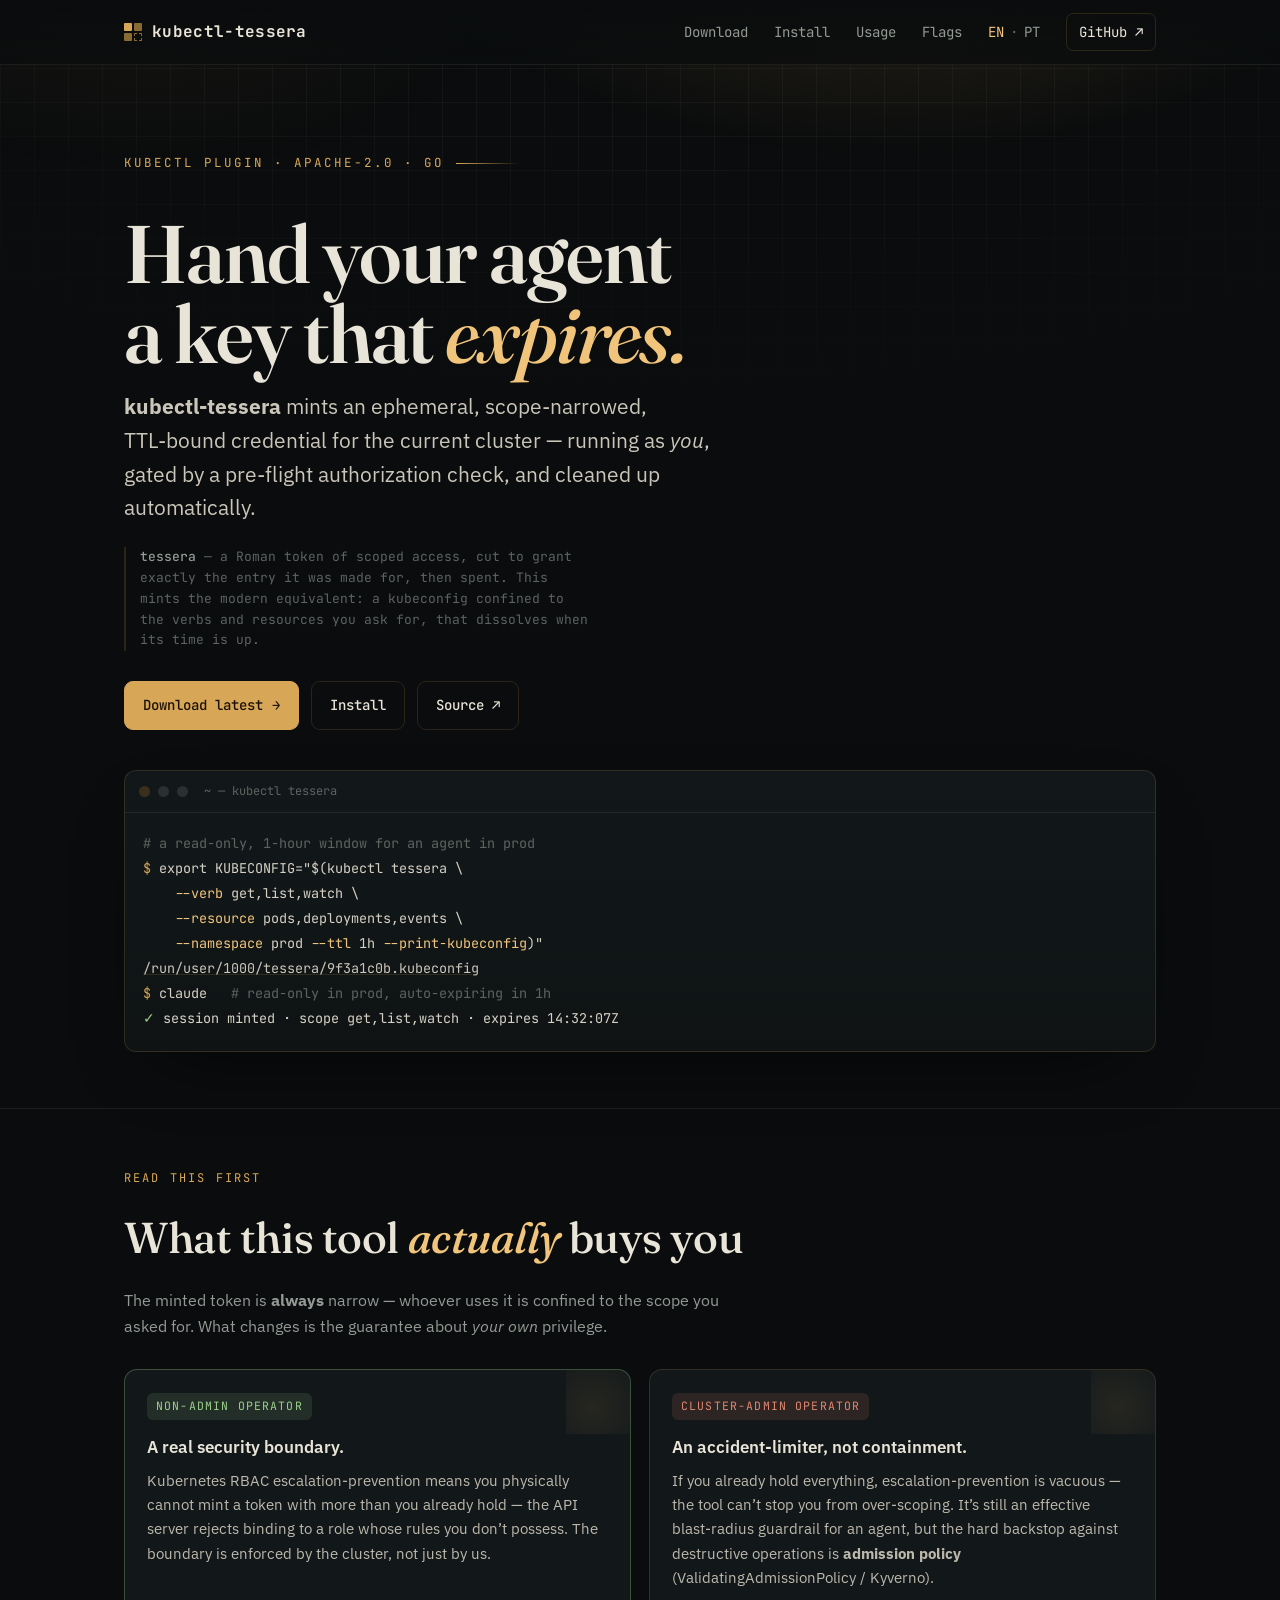
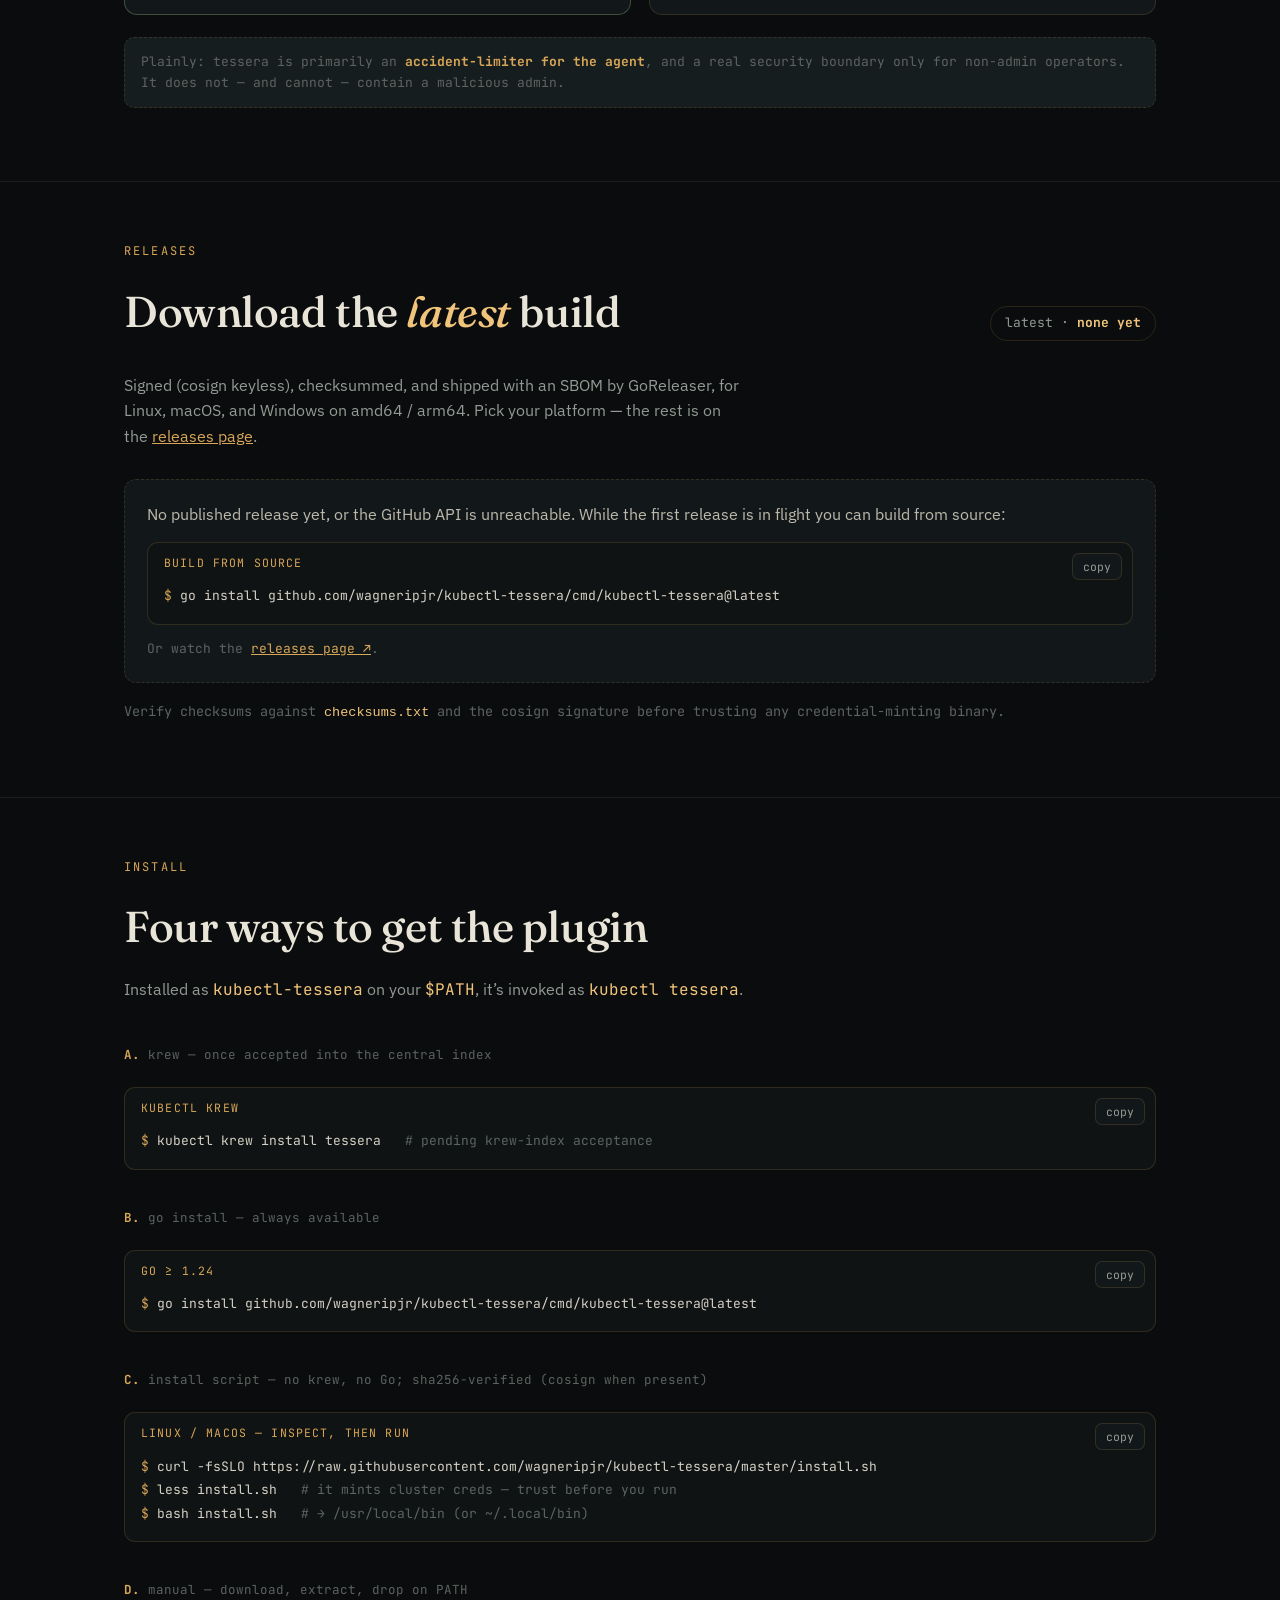
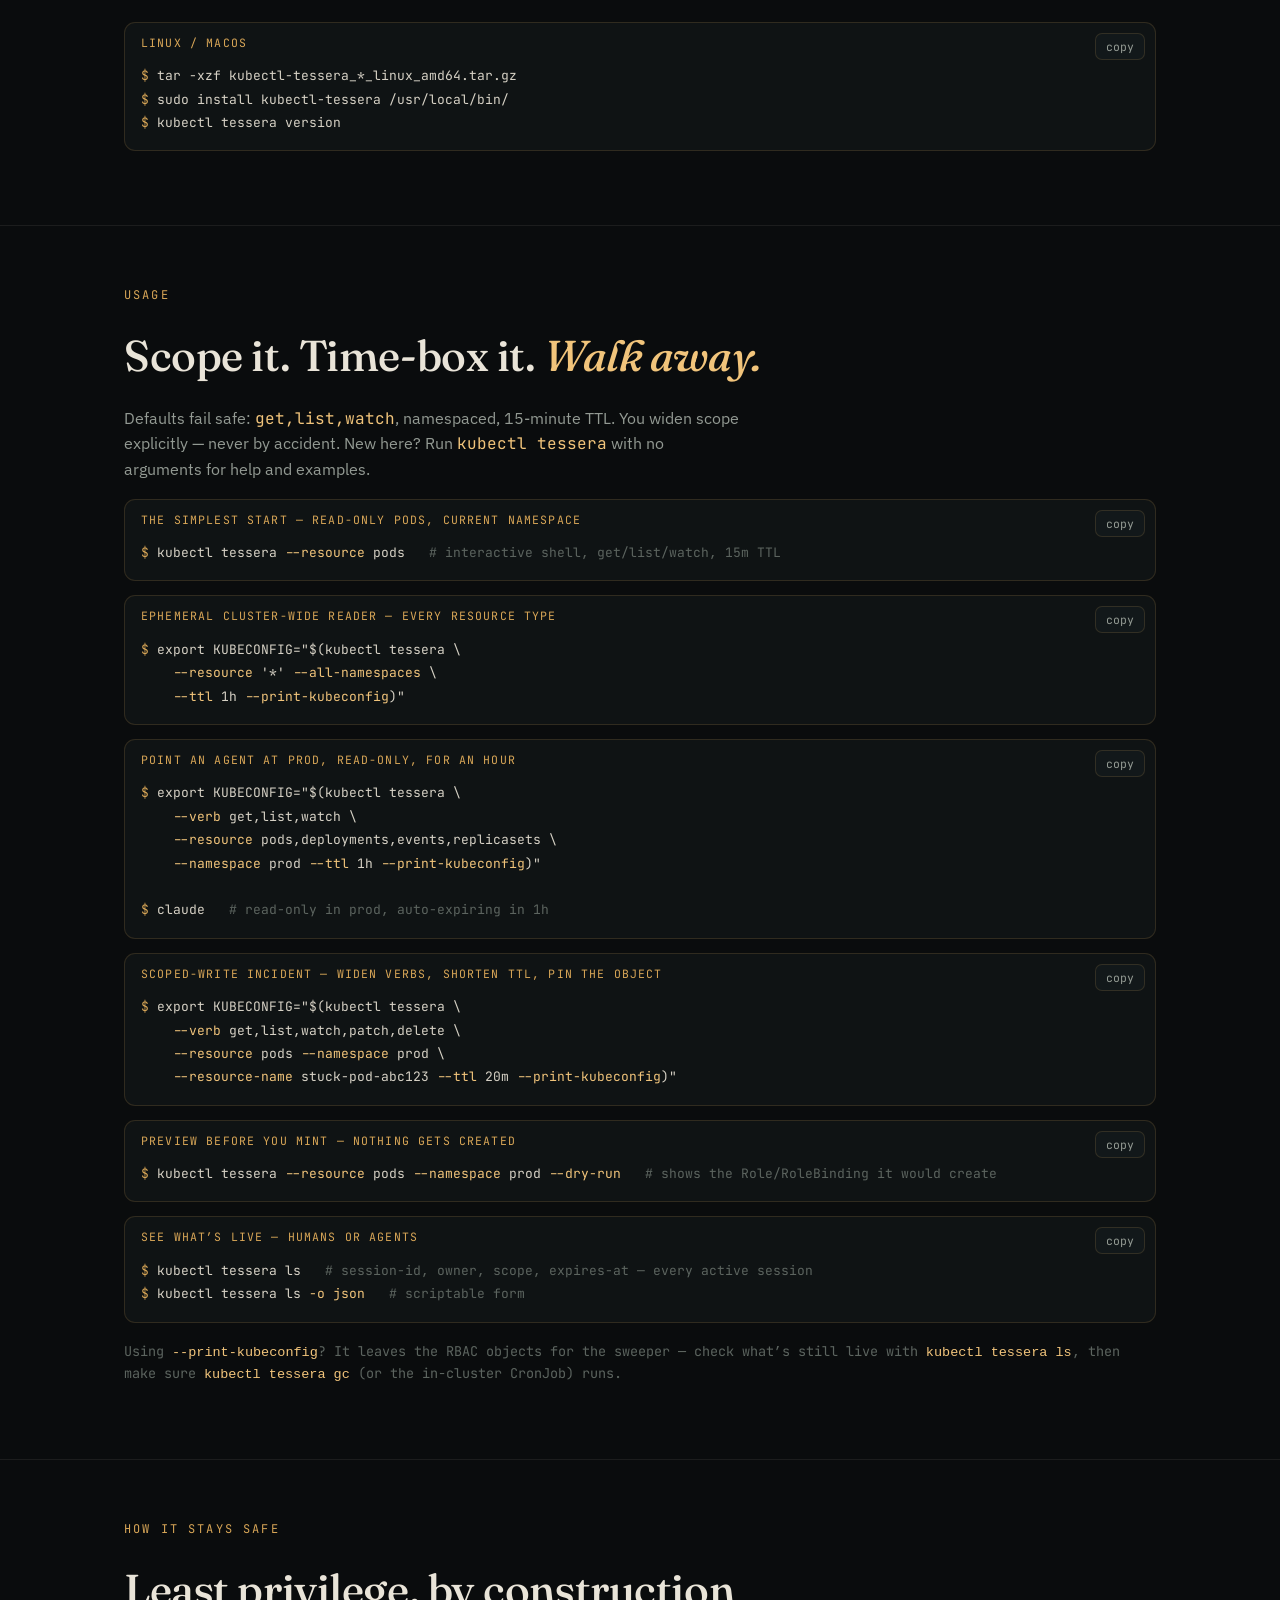
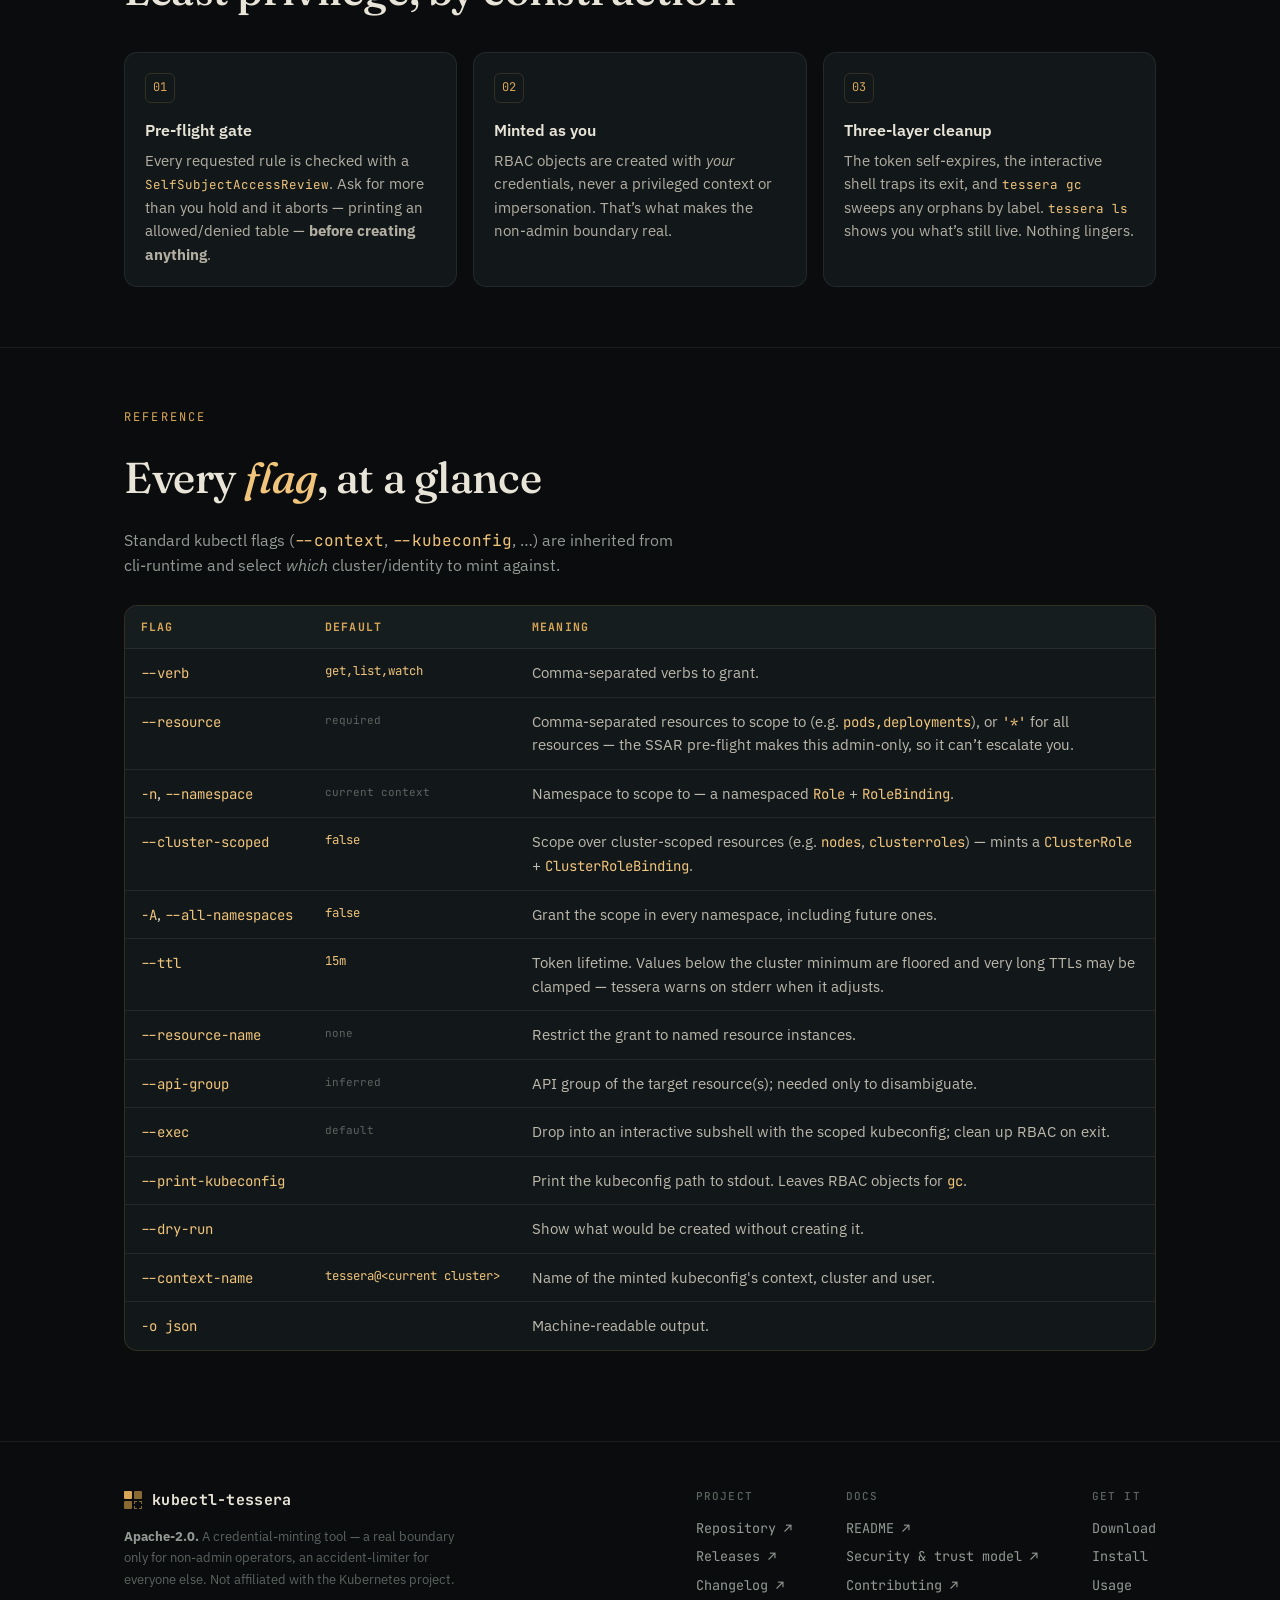
==== commit fd0bb2da: "feat(cli): name minted kubeconfig tessera@<cluster> with --context-name override so agents can tell " ====
--- a/site/index.html
+++ b/site/index.html
@@ -241,6 +241,7 @@
           <tr><td><code>--exec</code></td><td><i>default</i></td><td>Drop into an interactive subshell with the scoped kubeconfig; clean up RBAC on exit.</td></tr>
           <tr><td><code>--print-kubeconfig</code></td><td></td><td>Print the kubeconfig path to stdout. Leaves RBAC objects for <code>gc</code>.</td></tr>
           <tr><td><code>--dry-run</code></td><td></td><td>Show what would be created without creating it.</td></tr>
+          <tr><td><code>--context-name</code></td><td><code>tessera@&lt;current cluster&gt;</code></td><td>Name of the minted kubeconfig's context, cluster and user.</td></tr>
           <tr><td><code>-o json</code></td><td></td><td>Machine&#8209;readable output.</td></tr>
         </tbody>
       </table>
